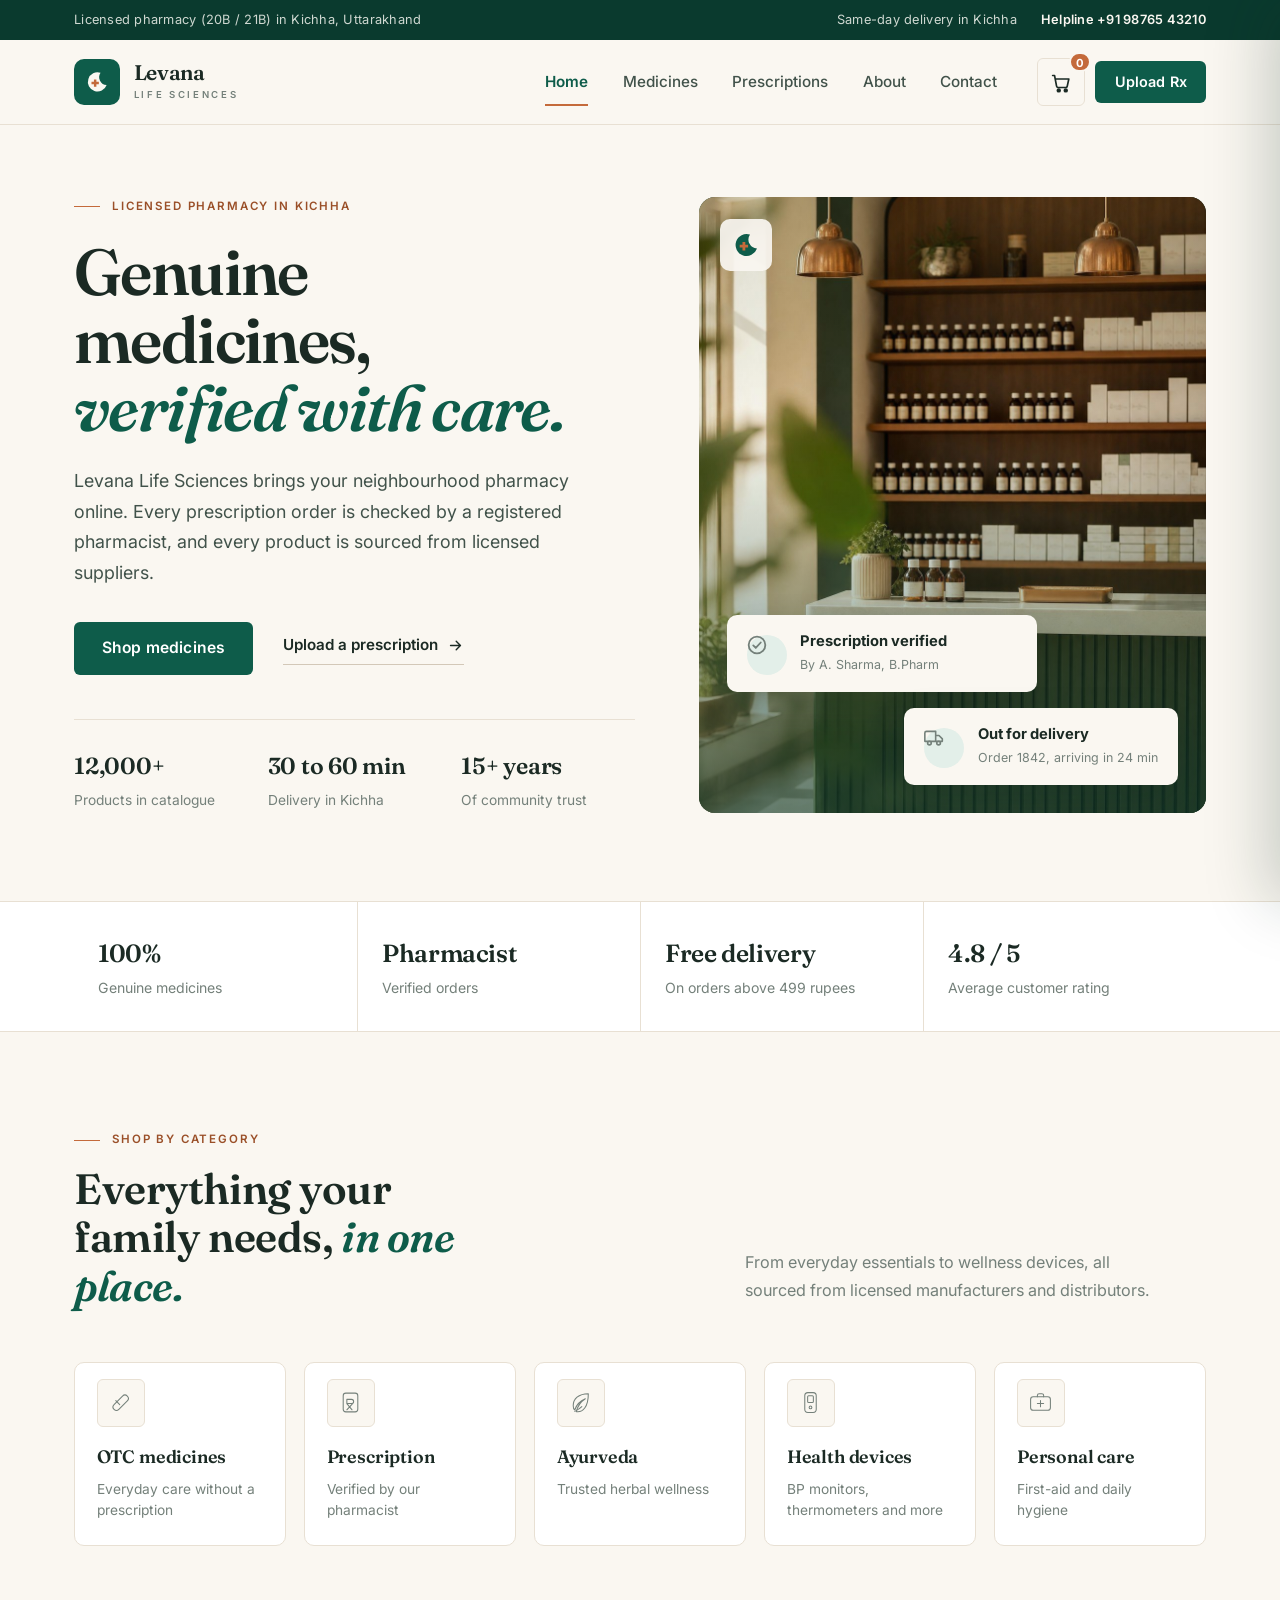
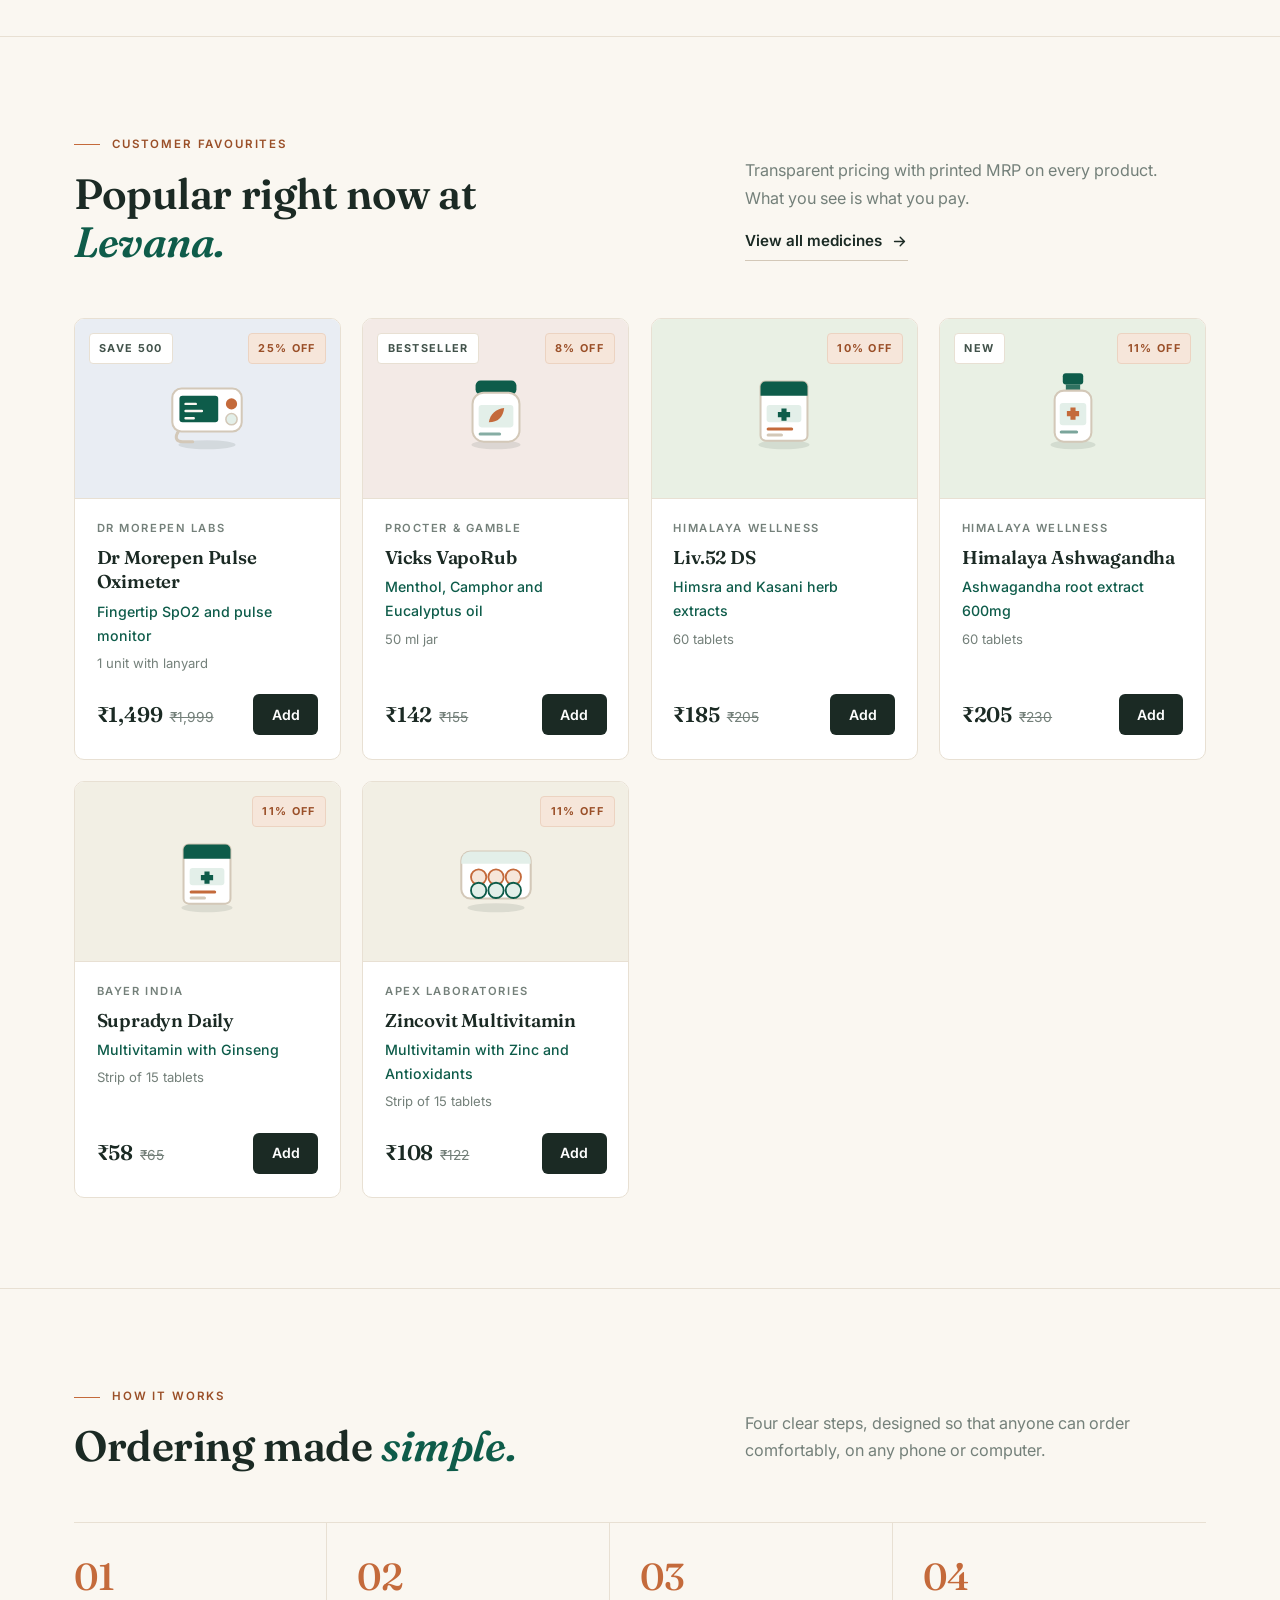
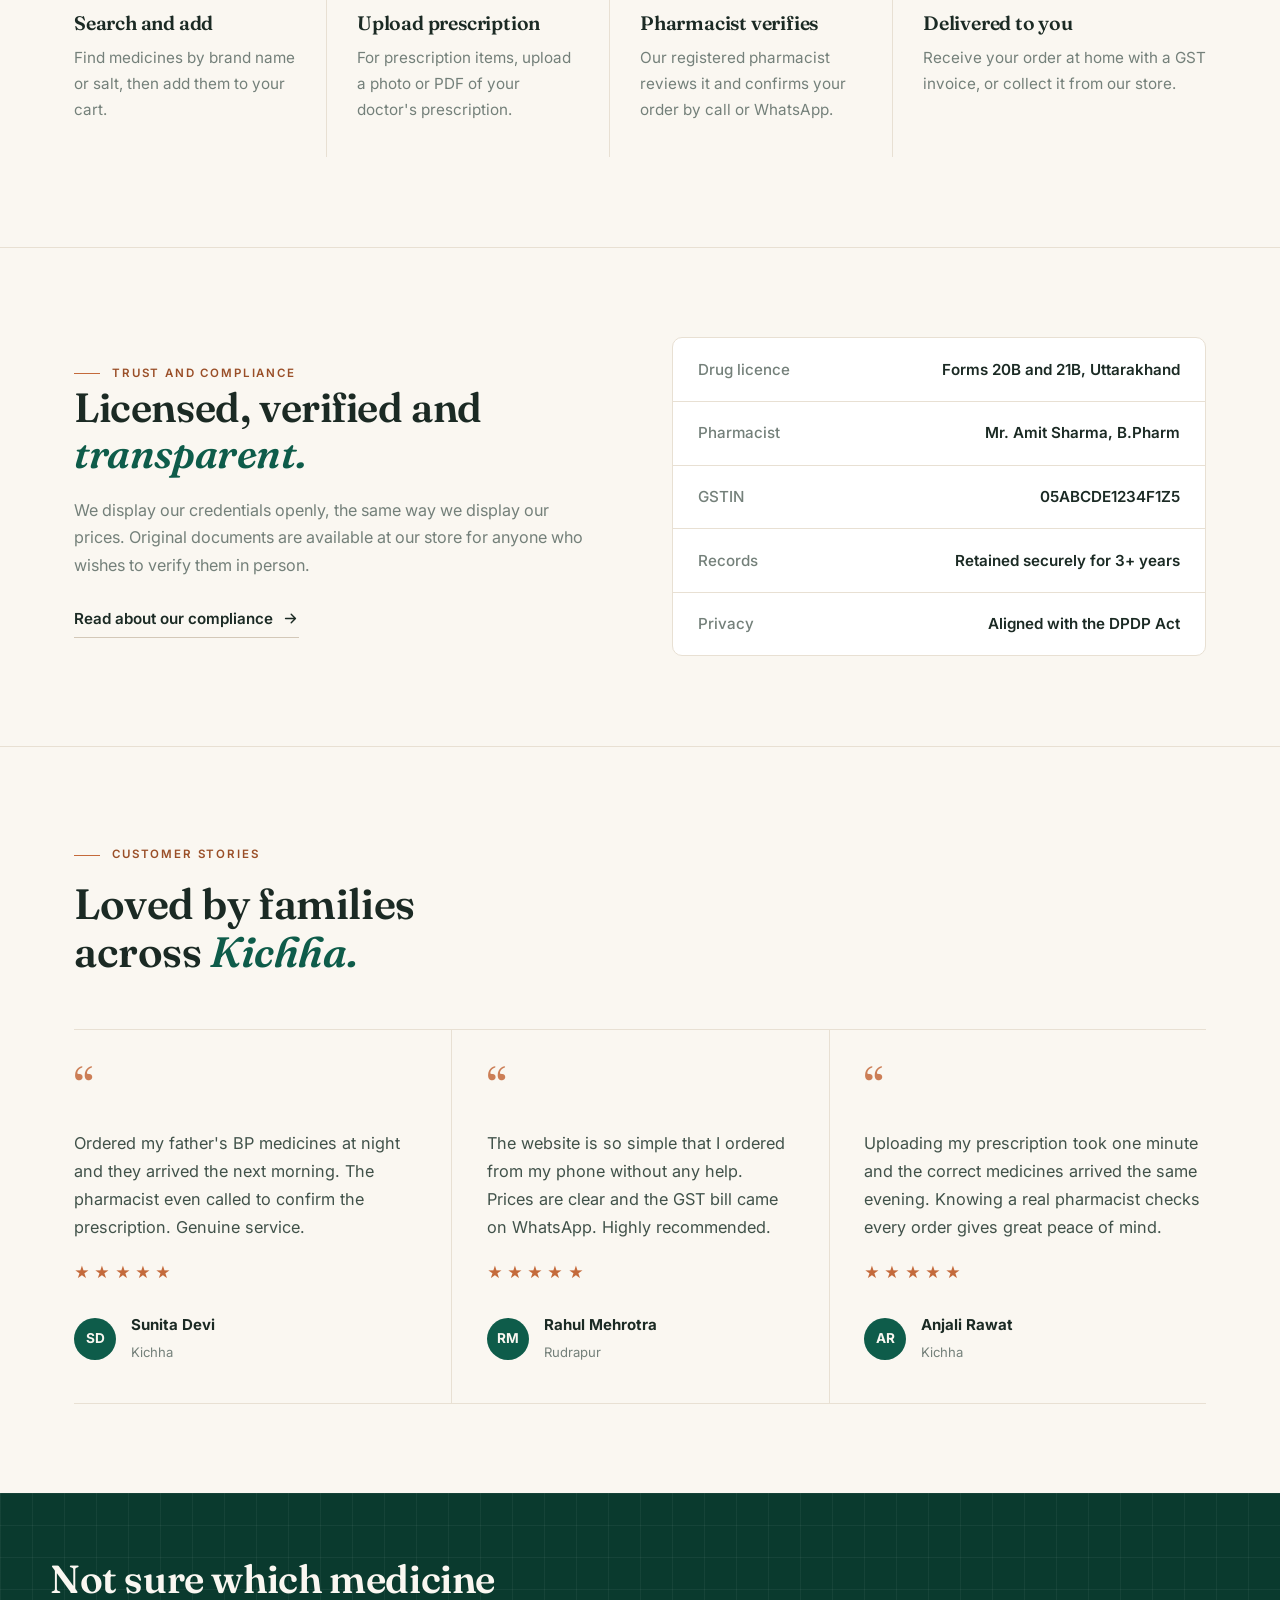
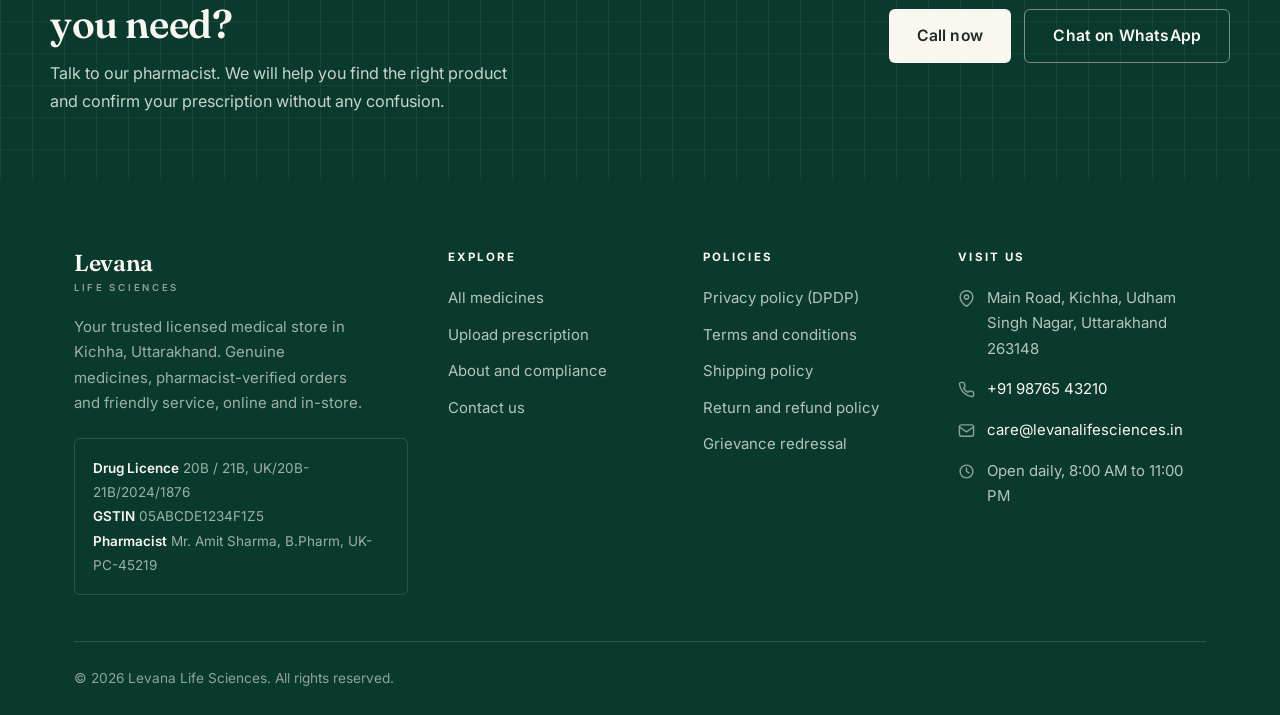
==== site-src/original/index.html @ c4e9f348 "levana life sciences website" ====
<!DOCTYPE html>
<html lang="en">
<head>
<meta charset="UTF-8">
<meta name="viewport" content="width=device-width, initial-scale=1.0">
<title>Levana Life Sciences | Licensed Medical Store in Kichha, Uttarakhand</title>
<meta name="description" content="Levana Life Sciences is a licensed medical store in Kichha, Uttarakhand. Order genuine medicines, health devices and wellness products with pharmacist verification and fast local delivery.">
<meta property="og:type" content="website">
<meta property="og:site_name" content="Levana Life Sciences">
<meta property="og:title" content="Levana Life Sciences | Licensed Medical Store in Kichha, Uttarakhand">
<meta property="og:description" content="Levana Life Sciences is a licensed medical store in Kichha, Uttarakhand. Order genuine medicines, health devices and wellness products with pharmacist verification and fast local delivery.">
<meta name="theme-color" content="#0e5c4a">
<link rel="icon" href="data:image/svg+xml,%3Csvg xmlns='http://www.w3.org/2000/svg' viewBox='0 0 32 32'%3E%3Crect width='32' height='32' rx='8' fill='%230e5c4a'/%3E%3Cpath d='M20 5.5a11 11 0 1 0 7 14A9 9 0 0 1 20 5.5z' fill='%23faf7f1'/%3E%3Cpath d='M12.5 13h2.8v2.8h2.8v2.8h-2.8v2.8h-2.8v-2.8H9.7v-2.8h2.8z' fill='%23c46a3b'/%3E%3C/svg%3E">
<link rel="preconnect" href="https://fonts.googleapis.com"><link rel="preconnect" href="https://fonts.gstatic.com" crossorigin><link href="https://fonts.googleapis.com/css2?family=Fraunces:ital,opsz,wght@0,9..144,500;0,9..144,600;0,9..144,700;1,9..144,500;1,9..144,600&family=Inter:wght@400;500;600;700&display=swap" rel="stylesheet">
<style>
:root {
  --ink: #1b2a24;
  --ink-soft: #41524a;
  --muted: #74807a;
  --brand: #0e5c4a;
  --brand-deep: #0a3a2e;
  --accent: #c46a3b;
  --accent-dark: #9a4f28;
  --accent-soft: #f6e6da;
  --paper: #faf7f1;
  --surface: #ffffff;
  --line: #e8e0d3;
  --line-strong: #d3c8b8;
  --rx: #b23a48;
  --font-display: "Fraunces", Georgia, "Times New Roman", serif;
  --font-body: "Inter", system-ui, -apple-system, "Segoe UI", Roboto, Arial, sans-serif;
  --r-s: 6px;
  --r-m: 10px;
  --r-l: 16px;
  --shadow-float: 0 18px 40px rgba(15, 40, 32, 0.18);
  --shadow-drawer: -24px 0 60px rgba(15, 40, 32, 0.22);
}

*,
*::before,
*::after {
  box-sizing: border-box;
  margin: 0;
  padding: 0;
}

html {
  scroll-behavior: smooth;
  scroll-padding-top: 110px;
  -webkit-text-size-adjust: 100%;
  overflow-x: clip; /* FIX-OVERFLOW: no horizontal page scroll */
}

body {
  font-family: var(--font-body);
  font-size: 1.0125rem;
  line-height: 1.7;
  color: var(--ink-soft);
  background: var(--paper);
  overflow-x: clip; /* FIX-OVERFLOW: wide children cannot scroll the viewport sideways */
}

body.no-scroll {
  overflow: hidden;
}

/* FIX-MEDIA: images and icons scale inside their containers without distortion */
img,
svg {
  display: block;
  max-width: 100%;
  height: auto;
}

a {
  color: var(--brand);
  text-decoration: none;
}

a:hover {
  text-decoration: underline;
  text-underline-offset: 3px;
}

button {
  font: inherit;
  color: inherit;
  background: none;
  border: 0;
  cursor: pointer;
}

input,
select,
textarea {
  font: inherit;
  color: inherit;
}

ul {
  list-style: none;
}

h1,
h2,
h3,
h4 {
  font-family: var(--font-display);
  color: var(--ink);
  line-height: 1.14;
  font-weight: 600;
  letter-spacing: -0.01em;
}

:focus-visible {
  outline: 2.5px solid var(--accent);
  outline-offset: 3px;
}

::selection {
  background: var(--accent-soft);
  color: var(--ink);
}

/* FIX-LAYOUT: fluid container in flexible units, no fixed pixel widths */
.container {
  width: 100%;
  max-width: 73.75rem;
  margin-inline: auto;
  padding-inline: clamp(1.125rem, 4vw, 1.5rem);
}

.skip-link {
  position: absolute;
  top: -64px;
  left: 1.25rem;
  z-index: 300;
  background: var(--ink);
  color: #fff;
  padding: 0.8rem 1.35rem;
  border-radius: 0 0 var(--r-s) var(--r-s);
  transition: top 0.2s;
}

.skip-link:focus {
  top: 0;
  text-decoration: none;
}

.label {
  display: inline-flex;
  align-items: center;
  gap: 0.75rem;
  font-family: var(--font-body);
  font-size: 0.72rem;
  font-weight: 600;
  letter-spacing: 0.16em;
  text-transform: uppercase;
  color: var(--accent-dark);
}

.label::before {
  content: "";
  width: 26px;
  height: 1px;
  background: var(--accent);
}

.section {
  padding: clamp(3.25rem, 7vw, 5.75rem) 0;
}

.section--flush {
  border-top: 1px solid var(--line);
}

.sec-head {
  display: grid;
  grid-template-columns: minmax(0, 1.15fr) minmax(0, 0.85fr);
  gap: 1.5rem 3rem;
  align-items: end;
  margin-bottom: clamp(2.15rem, 5vw, 3.25rem);
}

.sec-head h2 {
  margin-top: 0.95rem;
  font-size: clamp(1.85rem, 3.6vw, 2.65rem);
  max-width: 16ch;
}

.sec-head h2 em,
.hero h1 em,
.page-head h1 em,
.split h2 em {
  font-style: italic;
  color: var(--brand);
}

.sec-head__side {
  color: var(--muted);
  padding-bottom: 0.35rem;
}

.sec-head__side p {
  max-width: 42ch;
}

.sec-head__side .link-arrow {
  margin-top: 1rem;
}

.link-arrow {
  display: inline-flex;
  align-items: center;
  gap: 0.55rem;
  font-weight: 600;
  font-size: 0.95rem;
  color: var(--ink);
  border-bottom: 1.5px solid var(--line-strong);
  padding-bottom: 0.35rem;
  transition: border-color 0.2s, color 0.2s, gap 0.2s;
}

.link-arrow:hover {
  text-decoration: none;
  color: var(--brand);
  border-color: var(--brand);
  gap: 0.85rem;
}

.link-arrow svg {
  width: 17px;
  height: 17px;
  flex-shrink: 0;
}

.btn {
  display: inline-flex;
  align-items: center;
  justify-content: center;
  gap: 0.6rem;
  min-height: 52px;
  padding: 0.8rem 1.75rem;
  border-radius: var(--r-s);
  font-weight: 600;
  font-size: 0.98rem;
  letter-spacing: 0.01em;
  transition: background 0.2s, color 0.2s, border-color 0.2s, transform 0.15s;
  white-space: nowrap;
}

.btn:hover {
  text-decoration: none;
  transform: translateY(-1px);
}

.btn:active {
  transform: translateY(0);
}

.btn--primary {
  background: var(--brand);
  color: #fff;
}

.btn--primary:hover {
  background: var(--brand-deep);
}

.btn--primary:disabled {
  background: var(--line-strong);
  color: var(--muted);
  cursor: not-allowed;
  transform: none;
}

.btn--ghost {
  border: 1.5px solid var(--line-strong);
  color: var(--ink);
  background: transparent;
}

.btn--ghost:hover {
  border-color: var(--brand);
  color: var(--brand);
}

.btn--light {
  background: var(--paper);
  color: var(--ink);
}

.btn--light:hover {
  background: #fff;
}

.btn--outline-light {
  border: 1.5px solid rgba(250, 247, 241, 0.45);
  color: var(--paper);
}

.btn--outline-light:hover {
  border-color: var(--paper);
  background: rgba(250, 247, 241, 0.1);
}

.btn--sm {
  min-height: 42px;
  padding: 0.55rem 1.2rem;
  font-size: 0.9rem;
}

.btn--block {
  width: 100%;
}

.icon-btn {
  position: relative;
  width: 48px;
  height: 48px;
  display: grid;
  place-items: center;
  border: 1px solid var(--line);
  border-radius: var(--r-s);
  color: var(--ink);
  background: transparent;
  transition: border-color 0.2s, background 0.2s;
}

.icon-btn:hover {
  border-color: var(--brand);
  background: var(--surface);
  text-decoration: none;
}

.icon-btn svg {
  width: 21px;
  height: 21px;
}

.announce {
  background: var(--brand-deep);
  color: #cfd8d1;
  font-size: 0.8rem;
  letter-spacing: 0.02em;
}

.announce .container {
  display: flex;
  align-items: center;
  justify-content: space-between;
  gap: 1rem;
  min-height: 40px;
  padding-block: 0.45rem;
}

.announce a {
  color: var(--paper);
  font-weight: 600;
}

.announce__right {
  display: flex;
  gap: 1.5rem;
}

.site-header {
  position: sticky;
  top: 0;
  z-index: 120;
  background: rgba(250, 247, 241, 0.94);
  backdrop-filter: blur(14px);
  border-bottom: 1px solid var(--line);
}

.header-inner {
  display: flex;
  align-items: center;
  gap: 2.5rem;
  min-height: 84px;
}

.brand {
  display: inline-flex;
  align-items: center;
  gap: 0.85rem;
  color: var(--ink);
  flex-shrink: 0;
}

.brand:hover {
  text-decoration: none;
}

.brand__mark {
  width: 46px;
  height: 46px;
  border-radius: var(--r-m);
  background: var(--brand);
  color: var(--paper);
  display: grid;
  place-items: center;
  flex-shrink: 0;
}

.brand__mark svg {
  width: 28px;
  height: 28px;
}

.brand__name {
  display: block;
  white-space: nowrap; /* FIX-NAV: brand text stays on one line */
  font-family: var(--font-display);
  font-size: 1.32rem;
  font-weight: 600;
  letter-spacing: -0.015em;
  line-height: 1.05;
}

.brand__sub {
  display: block;
  margin-top: 0.28rem;
  font-size: 0.6rem;
  font-weight: 600;
  letter-spacing: 0.28em;
  text-transform: uppercase;
  color: var(--muted);
}

.site-nav {
  margin-left: auto;
}

.site-nav ul {
  display: flex;
  align-items: center;
  gap: 2.15rem;
}

.site-nav a {
  position: relative;
  display: block;
  padding: 0.55rem 0;
  font-size: 0.955rem;
  font-weight: 500;
  color: var(--ink-soft);
}

.site-nav a:hover {
  color: var(--ink);
  text-decoration: none;
}

.site-nav a.is-active {
  color: var(--brand);
  font-weight: 600;
}

.site-nav a.is-active::after {
  content: "";
  position: absolute;
  left: 0;
  right: 0;
  bottom: -0.15rem;
  height: 2px;
  background: var(--accent);
}

.header-actions {
  display: flex;
  align-items: center;
  gap: 0.65rem;
  flex-shrink: 0;
}

.nav-toggle {
  display: none;
  width: 48px;
  height: 48px;
  border: 1px solid var(--line);
  border-radius: var(--r-s);
  place-items: center;
}

.nav-toggle span {
  position: relative;
  display: block;
  width: 20px;
  height: 2px;
  background: var(--ink);
  border-radius: 2px;
  transition: background 0.2s;
}

.nav-toggle span::before,
.nav-toggle span::after {
  content: "";
  position: absolute;
  left: 0;
  width: 20px;
  height: 2px;
  background: var(--ink);
  border-radius: 2px;
  transition: top 0.25s, transform 0.25s;
}

.nav-toggle span::before {
  top: -7px;
}

.nav-toggle span::after {
  top: 7px;
}

.nav-toggle.is-open span {
  background: transparent;
}

.nav-toggle.is-open span::before {
  top: 0;
  transform: rotate(45deg);
}

.nav-toggle.is-open span::after {
  top: 0;
  transform: rotate(-45deg);
}

.cart-count {
  position: absolute;
  top: -7px;
  right: -7px;
  min-width: 20px;
  height: 20px;
  padding: 0 5px;
  display: grid;
  place-items: center;
  background: var(--accent);
  color: #fff;
  font-size: 0.7rem;
  font-weight: 700;
  border-radius: 20px;
  border: 2px solid var(--paper);
}

.hero {
  padding: clamp(2.75rem, 6vw, 4.5rem) 0 clamp(3.25rem, 7vw, 5.5rem);
}

.hero__inner {
  display: grid;
  grid-template-columns: minmax(0, 1.05fr) minmax(0, 0.95fr);
  gap: clamp(2.25rem, 5vw, 4.25rem);
  align-items: stretch;
}

.hero__copy {
  display: flex;
  flex-direction: column;
  justify-content: center;
}

.hero h1 {
  margin-top: 1.35rem;
  font-size: clamp(2.55rem, 5.6vw, 4.05rem);
  letter-spacing: -0.025em;
  line-height: 1.05;
  max-width: 12ch;
}

.hero__lead {
  margin-top: 1.5rem;
  font-size: 1.12rem;
  color: var(--ink-soft);
  max-width: 46ch;
}

.hero__actions {
  display: flex;
  flex-wrap: wrap;
  align-items: center;
  gap: 1.15rem 1.85rem;
  margin-top: 2.15rem;
}

.hero__facts {
  display: grid;
  grid-template-columns: repeat(3, minmax(0, 1fr));
  gap: 1.25rem;
  margin-top: 2.75rem;
  border-top: 1px solid var(--line);
  padding-top: 1.65rem;
}

.hero-fact strong {
  display: block;
  font-family: var(--font-display);
  font-size: 1.45rem;
  font-weight: 600;
  color: var(--ink);
  letter-spacing: -0.01em;
}

.hero-fact span {
  font-size: 0.86rem;
  color: var(--muted);
}

.hero-panel {
  position: relative;
  display: flex;
  flex-direction: column;
  justify-content: flex-end;
  gap: 1rem;
  background: var(--brand-deep);
  border-radius: var(--r-l);
  min-height: 480px;
  padding: 1.75rem;
  overflow: hidden;
  background-image:
    linear-gradient(rgba(250, 247, 241, 0.05) 1px, transparent 1px),
    linear-gradient(90deg, rgba(250, 247, 241, 0.05) 1px, transparent 1px);
  background-size: 32px 32px;
}

.hero-panel__img {
  position: absolute;
  inset: 0;
  width: 100%;
  height: 100%;
  object-fit: cover;
}

.hero-panel__veil {
  position: absolute;
  inset: 0;
  background: linear-gradient(180deg, rgba(10, 58, 46, 0.12) 0%, rgba(10, 58, 46, 0.02) 38%, rgba(10, 58, 46, 0.62) 100%);
}

.hero-panel__badge {
  position: absolute;
  top: 1.35rem;
  left: 1.35rem;
  width: 52px;
  height: 52px;
  border-radius: var(--r-m);
  background: rgba(250, 247, 241, 0.92);
  color: var(--brand);
  display: grid;
  place-items: center;
  z-index: 1;
}

.hero-panel__badge svg {
  width: 32px;
  height: 32px;
}

.media-frame {
  border-radius: var(--r-l);
  overflow: hidden;
  border: 1px solid var(--line);
  aspect-ratio: 4 / 3;
  background: #eef3ef;
}

.media-frame img {
  width: 100%;
  height: 100%;
  object-fit: cover;
  display: block;
}

.media-frame--wide {
  aspect-ratio: 16 / 8;
  margin-bottom: 1.35rem;
}

.status-card {
  position: relative;
  z-index: 1;
  display: flex;
  align-items: center;
  gap: 0.85rem;
  background: var(--paper);
  border-radius: var(--r-m);
  padding: 1.05rem 1.25rem;
  box-shadow: var(--shadow-float);
  max-width: 310px;
}

.status-card--right {
  margin-left: auto;
}

.status-card__icon {
  width: 40px;
  height: 40px;
  border-radius: 50%;
  background: #e3efe9;
  color: var(--brand);
  display: grid;
  place-items: center;
  flex-shrink: 0;
}

.status-card__icon svg {
  width: 20px;
  height: 20px;
}

.status-card strong {
  display: block;
  color: var(--ink);
  font-size: 0.92rem;
  line-height: 1.35;
}

.status-card span {
  display: block;
  margin-top: 0.15rem;
  font-size: 0.78rem;
  color: var(--muted);
}

.factbar {
  border-top: 1px solid var(--line);
  border-bottom: 1px solid var(--line);
  background: var(--surface);
}

.factbar .container {
  display: grid;
  grid-template-columns: repeat(4, minmax(0, 1fr));
}

.factbar__item {
  padding: 1.85rem 1.5rem;
  border-left: 1px solid var(--line);
}

.factbar__item:first-child {
  border-left: 0;
}

.factbar__item strong {
  display: block;
  font-family: var(--font-display);
  font-size: 1.55rem;
  font-weight: 600;
  color: var(--ink);
  letter-spacing: -0.015em;
}

.factbar__item span {
  font-size: 0.88rem;
  color: var(--muted);
}

.cat-grid {
  display: grid;
  grid-template-columns: repeat(5, minmax(0, 1fr));
  gap: 1.15rem;
}

.cat-card {
  display: flex;
  flex-direction: column;
  gap: 0.95rem;
  background: var(--surface);
  border: 1px solid var(--line);
  border-radius: var(--r-m);
  padding: 1.55rem 1.35rem;
  color: var(--ink);
  transition: border-color 0.2s, transform 0.2s;
}

.cat-card:hover {
  text-decoration: none;
  border-color: var(--brand);
  transform: translateY(-3px);
}

.cat-card__icon {
  width: 48px;
  height: 48px;
  border: 1px solid var(--line);
  border-radius: var(--r-s);
  display: grid;
  place-items: center;
  color: var(--brand);
  background: var(--paper);
}

.cat-card__icon svg {
  width: 25px;
  height: 25px;
}

.cat-card strong {
  font-family: var(--font-display);
  font-size: 1.12rem;
  font-weight: 600;
  letter-spacing: -0.01em;
}

.cat-card span {
  font-size: 0.86rem;
  color: var(--muted);
  line-height: 1.5;
  margin-top: -0.55rem;
}

.product-grid {
  display: grid;
  /* FIX-LAYOUT: min() keeps each track inside very narrow screens */
  grid-template-columns: repeat(auto-fill, minmax(min(258px, 100%), 1fr));
  gap: 1.35rem;
}

.product-card {
  display: flex;
  flex-direction: column;
  background: var(--surface);
  border: 1px solid var(--line);
  border-radius: var(--r-m);
  overflow: hidden;
  transition: border-color 0.2s, transform 0.2s;
}

.product-card:hover {
  border-color: var(--brand);
  transform: translateY(-3px);
}

.product-card__media {
  position: relative;
  aspect-ratio: 5 / 3.4;
  display: grid;
  place-items: center;
  border-bottom: 1px solid var(--line);
}

.tint-pain {
  background: #eaf1ee;
}

.tint-digestive {
  background: #f3ede3;
}

.tint-vitamins {
  background: #f2efe4;
}

.tint-ayurveda {
  background: #e9f0e4;
}

.tint-devices {
  background: #e9edf3;
}

.tint-personal {
  background: #f3eae6;
}

.product-card__icon {
  width: 98px;
  height: 98px;
  color: var(--brand);
}

.product-card__icon svg {
  width: 100%;
  height: 100%;
}

.pill-tag {
  position: absolute;
  top: 0.85rem;
  font-size: 0.68rem;
  font-weight: 700;
  letter-spacing: 0.12em;
  text-transform: uppercase;
  padding: 0.32rem 0.6rem;
  border-radius: 4px;
  background: var(--surface);
  border: 1px solid var(--line);
  color: var(--ink-soft);
}

.pill-tag--left {
  left: 0.85rem;
}

.pill-tag--right {
  right: 0.85rem;
}

.pill-tag--rx {
  color: var(--rx);
  border-color: #e5c4c8;
  background: #fbf2f3;
}

.pill-tag--off {
  color: var(--accent-dark);
  border-color: #ecd3c1;
  background: var(--accent-soft);
}

.product-card__body {
  display: flex;
  flex-direction: column;
  flex: 1;
  padding: 1.25rem 1.35rem 1.45rem;
}

.product-card__company {
  font-size: 0.7rem;
  font-weight: 600;
  letter-spacing: 0.14em;
  text-transform: uppercase;
  color: var(--muted);
}

.product-card__name {
  margin-top: 0.45rem;
  font-family: var(--font-display);
  font-size: 1.16rem;
  font-weight: 600;
  color: var(--ink);
  letter-spacing: -0.01em;
  line-height: 1.3;
}

.product-card__salt {
  margin-top: 0.35rem;
  font-size: 0.885rem;
  color: var(--brand);
  font-weight: 500;
}

.product-card__pack {
  margin-top: 0.25rem;
  font-size: 0.82rem;
  color: var(--muted);
}

.rx-mark {
  color: var(--rx);
  font-weight: 600;
}

.product-card__foot {
  margin-top: auto;
  padding-top: 1.25rem;
  display: flex;
  align-items: center;
  justify-content: space-between;
  gap: 0.85rem;
}

.price strong {
  font-family: var(--font-display);
  font-size: 1.32rem;
  font-weight: 600;
  color: var(--ink);
  letter-spacing: -0.01em;
}

.price s {
  margin-left: 0.45rem;
  font-size: 0.86rem;
  color: var(--muted);
}

.btn-add {
  min-height: 40px;
  padding: 0.55rem 1.15rem;
  border-radius: var(--r-s);
  background: var(--ink);
  color: #fff;
  font-size: 0.88rem;
  font-weight: 600;
  transition: background 0.2s;
}

.btn-add:hover {
  background: var(--brand);
}

.btn-add:disabled {
  background: var(--line-strong);
  color: var(--surface);
  cursor: default;
}

.steps-row {
  display: grid;
  grid-template-columns: repeat(4, minmax(0, 1fr));
  border-top: 1px solid var(--line);
}

.step-item {
  padding: 2.15rem 1.85rem 2.15rem 0;
  border-right: 1px solid var(--line);
  padding-right: 1.85rem;
  margin-right: 1.85rem;
}

.step-item:last-child {
  border-right: 0;
  margin-right: 0;
  padding-right: 0;
}

.step-item__num {
  font-family: var(--font-display);
  font-size: 2.35rem;
  font-weight: 500;
  color: var(--accent);
  letter-spacing: -0.02em;
  line-height: 1;
}

.step-item h3 {
  margin-top: 1.05rem;
  font-size: 1.22rem;
}

.step-item p {
  margin-top: 0.65rem;
  font-size: 0.955rem;
  color: var(--muted);
}

.split {
  display: grid;
  grid-template-columns: minmax(0, 1fr) minmax(0, 1fr);
  gap: clamp(2.25rem, 5vw, 4.5rem);
  align-items: center;
}

.split h2 {
  font-size: clamp(1.85rem, 3.4vw, 2.55rem);
  max-width: 17ch;
}

.split > div > p {
  margin-top: 1.25rem;
  color: var(--muted);
  max-width: 52ch;
}

.split .link-arrow {
  margin-top: 1.65rem;
}

.story-specs {
  margin-top: clamp(2rem, 4vw, 2.75rem);
}

.spec-rows {
  background: var(--surface);
  border: 1px solid var(--line);
  border-radius: var(--r-m);
  overflow: hidden;
}

.spec-row {
  display: flex;
  justify-content: space-between;
  gap: 1.25rem;
  padding: 1.15rem 1.55rem;
  border-bottom: 1px solid var(--line);
  font-size: 0.95rem;
}

.spec-row:last-child {
  border-bottom: 0;
}

.spec-row dt {
  color: var(--muted);
  font-weight: 500;
}

.spec-row dd {
  color: var(--ink);
  font-weight: 600;
  text-align: right;
}

.quotes {
  display: grid;
  grid-template-columns: repeat(3, minmax(0, 1fr));
  border-top: 1px solid var(--line);
  border-bottom: 1px solid var(--line);
}

.quote {
  padding: 2.35rem 2.15rem;
  border-left: 1px solid var(--line);
}

.quote:first-child {
  border-left: 0;
  padding-left: 0;
}

.quote:last-child {
  padding-right: 0;
}

.quote__mark {
  font-family: var(--font-display);
  font-size: 3.25rem;
  line-height: 0.8;
  color: var(--accent);
  opacity: 0.85;
}

.quote__stars {
  margin-top: 1.15rem;
  color: var(--accent);
  font-size: 0.95rem;
  letter-spacing: 0.28em;
}

.quote p {
  margin-top: 1.35rem;
  color: var(--ink-soft);
  font-size: 1.02rem;
}

.quote footer {
  margin-top: 1.65rem;
  display: flex;
  align-items: center;
  gap: 0.95rem;
}

.quote__avatar {
  width: 42px;
  height: 42px;
  border-radius: 50%;
  background: var(--brand);
  color: var(--paper);
  display: grid;
  place-items: center;
  font-size: 0.85rem;
  font-weight: 700;
  flex-shrink: 0;
}

.quote__who strong {
  display: block;
  color: var(--ink);
  font-size: 0.94rem;
}

.quote__who span {
  font-size: 0.82rem;
  color: var(--muted);
}

.cta-band {
  background: var(--brand-deep);
  color: #c9d4cd;
  background-image:
    linear-gradient(rgba(250, 247, 241, 0.05) 1px, transparent 1px),
    linear-gradient(90deg, rgba(250, 247, 241, 0.05) 1px, transparent 1px);
  background-size: 32px 32px;
}

.cta-band .container {
  display: flex;
  flex-wrap: wrap;
  align-items: center;
  justify-content: space-between;
  gap: 1.75rem;
  padding: clamp(2.75rem, 5.5vw, 4rem) 0;
}

.cta-band h2 {
  color: var(--paper);
  font-size: clamp(1.75rem, 3.4vw, 2.45rem);
  max-width: 18ch;
}

.cta-band p {
  margin-top: 0.85rem;
  max-width: 48ch;
}

.cta-band__actions {
  display: flex;
  flex-wrap: wrap;
  gap: 0.85rem;
}

.page-head {
  padding: clamp(2.5rem, 5.5vw, 4rem) 0 clamp(2.15rem, 4.5vw, 3.15rem);
  border-bottom: 1px solid var(--line);
  background: var(--surface);
}

.page-head .label {
  margin-bottom: 1.15rem;
}

.page-head h1 {
  font-size: clamp(2.25rem, 5vw, 3.45rem);
  letter-spacing: -0.025em;
  max-width: 16ch;
}

.page-head__lead {
  margin-top: 1.25rem;
  max-width: 58ch;
  color: var(--muted);
  font-size: 1.08rem;
}

.searchbar {
  display: flex;
  max-width: 620px;
  margin-top: 2rem;
  border: 1.5px solid var(--line-strong);
  border-radius: var(--r-s);
  background: var(--paper);
  overflow: hidden;
  transition: border-color 0.2s;
}

.searchbar:focus-within {
  border-color: var(--brand);
}

.searchbar input {
  flex: 1;
  min-width: 0;
  height: 58px;
  padding: 0 1.25rem;
  border: 0;
  background: transparent;
  font-size: 1.02rem;
}

.searchbar input:focus {
  outline: none;
}

.searchbar button {
  padding: 0 1.75rem;
  background: var(--brand);
  color: #fff;
  font-weight: 600;
  transition: background 0.2s;
}

.searchbar button:hover {
  background: var(--brand-deep);
}

.toolbar {
  display: flex;
  flex-wrap: wrap;
  align-items: center;
  justify-content: space-between;
  gap: 1.15rem;
  margin: 2rem 0 1.65rem;
}

.chips {
  display: flex;
  flex-wrap: wrap;
  gap: 0.55rem;
}

.chip {
  padding: 0.58rem 1.15rem;
  border: 1px solid var(--line-strong);
  border-radius: var(--r-s);
  background: var(--surface);
  font-size: 0.9rem;
  font-weight: 500;
  color: var(--ink-soft);
  transition: all 0.18s;
}

.chip:hover {
  border-color: var(--brand);
  color: var(--brand);
}

.chip.is-active {
  background: var(--ink);
  border-color: var(--ink);
  color: var(--paper);
}

.sortbox {
  display: flex;
  align-items: center;
  gap: 0.75rem;
  font-size: 0.92rem;
  font-weight: 500;
  color: var(--muted);
}

.sortbox select {
  height: 46px;
  max-width: 100%; /* FIX-OVERFLOW: sort select shrinks on small screens */
  min-width: 0;
  padding: 0 2.35rem 0 1rem;
  border: 1px solid var(--line-strong);
  border-radius: var(--r-s);
  background: var(--surface)
    url("data:image/svg+xml,%3Csvg xmlns='http://www.w3.org/2000/svg' width='16' height='16' viewBox='0 0 24 24' fill='none' stroke='%2374807a' stroke-width='2.4' stroke-linecap='round'%3E%3Cpath d='M6 9l6 6 6-6'/%3E%3C/svg%3E")
    no-repeat right 0.95rem center;
  font-weight: 500;
  color: var(--ink);
  appearance: none;
}

.result-line {
  font-size: 0.92rem;
  color: var(--muted);
  margin-bottom: 1.35rem;
}

.empty-state {
  text-align: center;
  padding: 4rem 1.25rem;
  border: 1px dashed var(--line-strong);
  border-radius: var(--r-m);
  background: var(--surface);
}

.empty-state strong {
  display: block;
  font-family: var(--font-display);
  font-size: 1.35rem;
  color: var(--ink);
  margin-bottom: 0.5rem;
}

.info-strip {
  margin-top: 2.5rem;
  display: grid;
  /* FIX-LAYOUT: auto-fit grid flexes between 4, 3, 2 and 1 columns */
  grid-template-columns: repeat(auto-fit, minmax(min(230px, 100%), 1fr));
  gap: 1.15rem;
}

.info-strip__item {
  background: var(--surface);
  border: 1px solid var(--line);
  border-radius: var(--r-m);
  padding: 1.55rem 1.5rem;
}

.info-strip__item strong {
  display: block;
  font-family: var(--font-display);
  color: var(--ink);
  font-size: 1.08rem;
  margin-bottom: 0.45rem;
}

.info-strip__item p {
  font-size: 0.92rem;
  color: var(--muted);
}

.rx-layout {
  display: grid;
  grid-template-columns: minmax(0, 1.05fr) minmax(0, 0.95fr);
  gap: clamp(1.85rem, 4vw, 3.5rem);
  align-items: start;
}

.rx-panel {
  background: var(--surface);
  border: 1px solid var(--line);
  border-radius: var(--r-m);
  padding: clamp(1.65rem, 3.5vw, 2.35rem);
}

.rx-panel h2 {
  font-size: 1.55rem;
}

.rx-panel .lead {
  margin: 0.75rem 0 1.55rem;
  color: var(--muted);
}

.dropzone {
  border: 1.5px dashed var(--brand);
  border-radius: var(--r-m);
  background: var(--paper);
  padding: 2.65rem 1.5rem;
  text-align: center;
  cursor: pointer;
  transition: background 0.2s, border-color 0.2s;
}

.dropzone:hover,
.dropzone.is-drag {
  background: #eef3ef;
  border-color: var(--accent);
}

.dropzone svg {
  width: 46px;
  height: 46px;
  margin: 0 auto 1.05rem;
  color: var(--brand);
}

.dropzone strong {
  display: block;
  font-size: 1.08rem;
  color: var(--ink);
}

.dropzone p {
  margin-top: 0.4rem;
  font-size: 0.92rem;
  color: var(--muted);
}

.rx-file-list {
  margin: 1.15rem 0;
  display: grid;
  gap: 0.55rem;
}

.rx-file {
  display: flex;
  align-items: center;
  gap: 0.85rem;
  border: 1px solid var(--line);
  border-radius: var(--r-s);
  padding: 0.7rem 0.95rem;
  font-size: 0.9rem;
  background: var(--paper);
}

.rx-file__name {
  flex: 1;
  min-width: 0;
  font-weight: 600;
  color: var(--ink);
  overflow: hidden;
  text-overflow: ellipsis;
  white-space: nowrap;
}

.rx-file__size {
  color: var(--muted);
  font-size: 0.82rem;
}

.note {
  display: flex;
  gap: 0.75rem;
  align-items: flex-start;
  margin-top: 1.35rem;
  padding: 1.05rem 1.2rem;
  border: 1px solid var(--line);
  border-left: 3px solid var(--accent);
  border-radius: var(--r-s);
  background: var(--surface);
  font-size: 0.92rem;
  color: var(--ink-soft);
}

.note svg {
  width: 19px;
  height: 19px;
  flex-shrink: 0;
  margin-top: 3px;
  color: var(--accent-dark);
}

.rx-steps {
  display: grid;
  gap: 1.15rem;
}

.rx-step {
  display: flex;
  gap: 1.15rem;
  background: var(--surface);
  border: 1px solid var(--line);
  border-radius: var(--r-m);
  padding: 1.55rem;
}

.rx-step__num {
  width: 42px;
  height: 42px;
  flex-shrink: 0;
  border: 1px solid var(--line-strong);
  border-radius: var(--r-s);
  display: grid;
  place-items: center;
  font-family: var(--font-display);
  font-size: 1.15rem;
  color: var(--accent-dark);
}

.rx-step h3 {
  font-size: 1.12rem;
}

.rx-step p {
  margin-top: 0.45rem;
  font-size: 0.93rem;
  color: var(--muted);
}

.cred-grid {
  display: grid;
  grid-template-columns: repeat(3, minmax(0, 1fr));
  gap: 1.15rem;
}

.cred-card {
  background: var(--surface);
  border: 1px solid var(--line);
  border-radius: var(--r-m);
  padding: 1.85rem 1.65rem;
  display: flex;
  flex-direction: column;
}

.cred-card__icon {
  width: 48px;
  height: 48px;
  border: 1px solid var(--line);
  border-radius: var(--r-s);
  display: grid;
  place-items: center;
  color: var(--brand);
  background: var(--paper);
}

.cred-card__icon svg {
  width: 24px;
  height: 24px;
}

.cred-card h3 {
  margin-top: 1.15rem;
  font-size: 1.22rem;
}

.cred-card > p {
  margin-top: 0.55rem;
  font-size: 0.93rem;
  color: var(--muted);
  flex: 1;
}

.cred-card .value {
  display: block;
  margin: 1.15rem 0 1.35rem;
  padding: 0.95rem 1.05rem;
  background: var(--paper);
  border: 1px solid var(--line);
  border-radius: var(--r-s);
  font-size: 0.9rem;
  font-weight: 600;
  color: var(--ink);
  line-height: 1.65;
}

.prose h2 {
  font-size: clamp(1.65rem, 3vw, 2.15rem);
  margin-top: 0.35rem;
}

.prose p {
  margin-top: 1.05rem;
  color: var(--muted);
  max-width: 62ch;
}

.prose ul {
  margin-top: 1.25rem;
  display: grid;
  gap: 0.75rem;
}

.prose li {
  position: relative;
  padding-left: 1.55rem;
  color: var(--muted);
  max-width: 62ch;
}

.prose li::before {
  content: "";
  position: absolute;
  left: 0;
  top: 0.72em;
  width: 8px;
  height: 8px;
  border: 1.5px solid var(--accent);
  border-radius: 50%;
}

.contact-grid {
  display: grid;
  grid-template-columns: minmax(0, 0.95fr) minmax(0, 1.05fr);
  gap: clamp(1.85rem, 4vw, 3.5rem);
  align-items: start;
}

.contact-cards {
  display: grid;
  gap: 1.05rem;
}

.contact-card {
  display: flex;
  gap: 1.15rem;
  background: var(--surface);
  border: 1px solid var(--line);
  border-radius: var(--r-m);
  padding: 1.45rem 1.55rem;
}

.contact-card__icon {
  width: 44px;
  height: 44px;
  flex-shrink: 0;
  border: 1px solid var(--line);
  border-radius: var(--r-s);
  display: grid;
  place-items: center;
  color: var(--brand);
  background: var(--paper);
}

.contact-card__icon svg {
  width: 21px;
  height: 21px;
}

.contact-card strong {
  display: block;
  color: var(--ink);
  font-size: 1.02rem;
}

.contact-card p,
.contact-card a {
  margin-top: 0.25rem;
  font-size: 0.93rem;
  color: var(--muted);
}

.contact-card a:hover {
  color: var(--brand);
}

.form-box {
  background: var(--surface);
  border: 1px solid var(--line);
  border-radius: var(--r-m);
  padding: clamp(1.65rem, 3.5vw, 2.35rem);
}

.form-box h2 {
  font-size: 1.55rem;
}

.form-box .lead {
  margin: 0.65rem 0 1.75rem;
  color: var(--muted);
}

.form-grid {
  display: grid;
  grid-template-columns: minmax(0, 1fr) minmax(0, 1fr);
  gap: 1.15rem;
}

.field {
  display: grid;
  gap: 0.45rem;
}

.field--full {
  grid-column: 1 / -1;
}

.field label {
  font-size: 0.88rem;
  font-weight: 600;
  color: var(--ink);
}

.field input,
.field textarea {
  width: 100%;
  border: 1.5px solid var(--line-strong);
  border-radius: var(--r-s);
  background: var(--paper);
  padding: 0.85rem 1.05rem;
  font-size: 0.98rem;
  transition: border-color 0.2s;
}

.field input:focus,
.field textarea:focus {
  outline: none;
  border-color: var(--brand);
  background: var(--surface);
}

.field textarea {
  min-height: 130px;
  resize: vertical;
}

.map-card {
  margin-top: 1.15rem;
  background: var(--brand-deep);
  color: var(--paper);
  border-radius: var(--r-m);
  padding: 2.15rem;
  background-image:
    linear-gradient(rgba(250, 247, 241, 0.05) 1px, transparent 1px),
    linear-gradient(90deg, rgba(250, 247, 241, 0.05) 1px, transparent 1px);
  background-size: 26px 26px;
}

.map-card strong {
  display: block;
  font-family: var(--font-display);
  font-size: 1.22rem;
}

.map-card p {
  margin-top: 0.55rem;
  color: #c9d4cd;
  font-size: 0.95rem;
}

.map-card a {
  display: inline-block;
  margin-top: 1.15rem;
  color: var(--paper);
  font-weight: 600;
  border-bottom: 1.5px solid rgba(250, 247, 241, 0.4);
  padding-bottom: 0.25rem;
}

.map-card a:hover {
  text-decoration: none;
  border-color: var(--paper);
}

.faq {
  display: grid;
  gap: 0.75rem;
  max-width: 820px;
}

.faq details {
  background: var(--surface);
  border: 1px solid var(--line);
  border-radius: var(--r-m);
  overflow: hidden;
}

.faq summary {
  list-style: none;
  cursor: pointer;
  display: flex;
  justify-content: space-between;
  align-items: center;
  gap: 1.15rem;
  padding: 1.35rem 1.55rem;
  font-weight: 600;
  font-size: 1.02rem;
  color: var(--ink);
  min-height: 62px;
}

.faq summary::-webkit-details-marker {
  display: none;
}

.faq summary::after {
  content: "";
  width: 11px;
  height: 11px;
  flex-shrink: 0;
  border-right: 2px solid var(--brand);
  border-bottom: 2px solid var(--brand);
  transform: rotate(45deg) translateY(-2px);
  transition: transform 0.25s;
}

.faq details[open] summary::after {
  transform: rotate(225deg) translateY(-2px);
}

.faq__body {
  padding: 0 1.55rem 1.55rem;
  color: var(--muted);
  font-size: 0.97rem;
  max-width: 68ch;
}

.site-footer {
  background: var(--brand-deep);
  color: #b7c4bd;
  font-size: 0.935rem;
  padding: clamp(3rem, 6vw, 4.5rem) 0 0;
}

.footer-grid {
  display: grid;
  grid-template-columns: minmax(0, 1.55fr) minmax(0, 1fr) minmax(0, 1fr) minmax(0, 1.15fr);
  gap: 2.5rem;
  padding-bottom: 2.85rem;
}

.footer-brand .brand__name {
  color: var(--paper);
  font-size: 1.45rem;
}

.footer-brand .brand__sub {
  color: #8fa39a;
}

.footer-brand p {
  margin-top: 1.15rem;
  max-width: 32ch;
  color: #9db0a7;
}

.footer-legal {
  margin-top: 1.35rem;
  padding: 1.05rem 1.15rem;
  border: 1px solid rgba(250, 247, 241, 0.14);
  border-radius: var(--r-s);
  font-size: 0.845rem;
  line-height: 1.8;
  color: #9db0a7;
}

.footer-legal strong {
  color: var(--paper);
  font-weight: 600;
}

.site-footer h4 {
  color: var(--paper);
  font-family: var(--font-body);
  font-size: 0.72rem;
  font-weight: 700;
  letter-spacing: 0.18em;
  text-transform: uppercase;
  margin-bottom: 1.35rem;
}

.footer-links {
  display: grid;
  gap: 0.7rem;
}

.footer-links a {
  color: #b7c4bd;
}

.footer-links a:hover {
  color: #fff;
  text-decoration: none;
}

.footer-contact {
  display: grid;
  gap: 0.95rem;
}

.footer-contact li {
  display: flex;
  gap: 0.75rem;
  align-items: flex-start;
}

.footer-contact svg {
  width: 17px;
  height: 17px;
  flex-shrink: 0;
  margin-top: 4px;
  opacity: 0.75;
}

.footer-contact a {
  color: var(--paper);
}

.footer-bottom {
  border-top: 1px solid rgba(250, 247, 241, 0.14);
  padding: 1.55rem 0;
  display: flex;
  flex-wrap: wrap;
  align-items: center;
  justify-content: space-between;
  gap: 1rem;
  font-size: 0.855rem;
  color: #8fa39a;
}

.overlay {
  position: fixed;
  inset: 0;
  z-index: 200;
  background: rgba(15, 35, 28, 0.5);
  backdrop-filter: blur(3px);
}

.overlay[hidden] {
  display: none;
}

.cart-drawer {
  position: fixed;
  top: 0;
  right: 0;
  z-index: 210;
  width: min(430px, 100%);
  height: 100vh;
  height: 100dvh;
  background: var(--paper);
  box-shadow: var(--shadow-drawer);
  display: flex;
  flex-direction: column;
  transform: translateX(103%);
  transition: transform 0.32s cubic-bezier(0.22, 1, 0.36, 1);
}

.cart-drawer.is-open {
  transform: translateX(0);
}

.cart-drawer__head {
  display: flex;
  align-items: center;
  justify-content: space-between;
  padding: 1.45rem 1.65rem;
  border-bottom: 1px solid var(--line);
}

.cart-drawer__head h2 {
  font-size: 1.35rem;
}

.cart-close {
  width: 42px;
  height: 42px;
  display: grid;
  place-items: center;
  border: 1px solid var(--line);
  border-radius: var(--r-s);
  font-size: 1.5rem;
  line-height: 1;
  color: var(--ink);
}

.cart-close:hover {
  border-color: var(--brand);
}

.cart-items {
  flex: 1;
  overflow-y: auto;
  padding: 1.35rem 1.65rem;
  display: grid;
  gap: 1.15rem;
  align-content: start;
}

.cart-item {
  display: flex;
  gap: 1rem;
  padding-bottom: 1.15rem;
  border-bottom: 1px solid var(--line);
}

.cart-item__thumb {
  width: 58px;
  height: 58px;
  border: 1px solid var(--line);
  border-radius: var(--r-s);
  display: grid;
  place-items: center;
  color: var(--brand);
  background: var(--surface);
  flex-shrink: 0;
}

.cart-item__thumb svg {
  width: 30px;
  height: 30px;
}

.cart-item__info {
  flex: 1;
  min-width: 0;
}

.cart-item__name {
  font-weight: 600;
  color: var(--ink);
  font-size: 0.95rem;
  line-height: 1.4;
}

.cart-item__price {
  margin: 0.25rem 0 0.65rem;
  font-size: 0.855rem;
  color: var(--muted);
}

.qty {
  display: inline-flex;
  align-items: center;
  border: 1px solid var(--line-strong);
  border-radius: var(--r-s);
  overflow: hidden;
}

.qty button {
  width: 36px;
  height: 34px;
  font-size: 1.1rem;
  font-weight: 600;
  color: var(--brand);
}

.qty button:hover {
  background: var(--surface);
}

.qty span {
  min-width: 36px;
  text-align: center;
  font-weight: 600;
  color: var(--ink);
  font-size: 0.92rem;
}

.cart-item__side {
  text-align: right;
  display: flex;
  flex-direction: column;
  align-items: flex-end;
  gap: 0.55rem;
}

.cart-item__side strong {
  color: var(--ink);
  font-family: var(--font-display);
  font-size: 1.05rem;
}

.link-btn {
  font-size: 0.85rem;
  font-weight: 600;
  color: var(--muted);
  text-decoration: underline;
  text-underline-offset: 3px;
  min-height: 32px;
}

.link-btn:hover {
  color: var(--rx);
}

.cart-empty {
  text-align: center;
  padding: 3.5rem 1rem;
  display: grid;
  gap: 1rem;
  justify-items: center;
  color: var(--muted);
}

.cart-empty svg {
  width: 54px;
  height: 54px;
  color: var(--brand);
  opacity: 0.6;
}

.cart-drawer__foot {
  border-top: 1px solid var(--line);
  padding: 1.35rem 1.65rem 1.65rem;
  background: var(--surface);
}

.delivery-note {
  font-size: 0.875rem;
  font-weight: 600;
  color: var(--brand);
  background: var(--paper);
  border: 1px solid var(--line);
  border-radius: var(--r-s);
  padding: 0.7rem 0.95rem;
  margin-bottom: 1.05rem;
}

.cart-total {
  display: flex;
  justify-content: space-between;
  align-items: baseline;
  margin-bottom: 1.15rem;
  color: var(--ink);
  font-weight: 600;
}

.cart-total strong {
  font-family: var(--font-display);
  font-size: 1.55rem;
  font-weight: 600;
}

.cart-fine {
  margin-top: 0.85rem;
  font-size: 0.8rem;
  color: var(--muted);
  text-align: center;
  line-height: 1.55;
}

.toast-wrap {
  position: fixed;
  left: 50%;
  bottom: 1.75rem;
  transform: translateX(-50%);
  z-index: 320;
  display: grid;
  gap: 0.65rem;
  width: min(440px, calc(100% - 2.5rem));
}

.toast {
  display: flex;
  align-items: center;
  gap: 0.85rem;
  background: var(--ink);
  color: var(--paper);
  border-radius: var(--r-s);
  padding: 1.05rem 1.25rem;
  font-size: 0.935rem;
  font-weight: 500;
  box-shadow: var(--shadow-float);
  opacity: 0;
  transform: translateY(12px);
  transition: opacity 0.25s, transform 0.25s;
}

.toast.is-in {
  opacity: 1;
  transform: translateY(0);
}

.toast--error {
  background: var(--rx);
}

.toast svg {
  width: 20px;
  height: 20px;
  flex-shrink: 0;
  color: var(--accent-soft);
}

.back-to-top {
  position: fixed;
  right: 1.35rem;
  bottom: 1.35rem;
  z-index: 110;
  width: 50px;
  height: 50px;
  border-radius: var(--r-s);
  background: var(--brand);
  color: #fff;
  display: grid;
  place-items: center;
  box-shadow: 0 12px 28px rgba(14, 92, 74, 0.35);
  opacity: 0;
  visibility: hidden;
  transform: translateY(10px);
  transition: opacity 0.25s, visibility 0.25s, transform 0.25s;
}

.back-to-top.is-visible {
  opacity: 1;
  visibility: visible;
  transform: translateY(0);
}

.back-to-top svg {
  width: 21px;
  height: 21px;
}

.reveal {
  opacity: 0;
  transform: translateY(18px);
  transition: opacity 0.6s cubic-bezier(0.22, 1, 0.36, 1), transform 0.6s cubic-bezier(0.22, 1, 0.36, 1);
}

.reveal.is-visible {
  opacity: 1;
  transform: none;
}

@media (prefers-reduced-motion: reduce) {
  html {
    scroll-behavior: auto;
  }

  *,
  *::before,
  *::after {
    transition: none !important;
    animation: none !important;
  }

  .reveal {
    opacity: 1;
    transform: none;
  }
}

/* FIX-OVERFLOW: wide flex and grid children shrink instead of pushing the page sideways */
.sec-head,
.sec-head > *,
.sec-head h2,
.split,
.split > *,
.split h2,
.contact-grid,
.contact-grid > *,
.rx-layout,
.rx-layout > *,
.header-inner > *,
.product-card__body,
.cart-item__info {
  min-width: 0;
}

/* FIX-OVERFLOW: long words, salts and addresses wrap instead of overflowing */
.spec-row dd,
.footer-contact,
.product-card__salt,
.product-card__pack {
  overflow-wrap: anywhere;
}

/* ============================================================
   FIX-NAV + FIX-LAYOUT: tablet and below, up to 1024px
   Navbar collapses into an accessible hamburger dropdown.
   ============================================================ */
@media (max-width: 1024px) {
  .nav-toggle {
    display: grid;
  }

  .site-nav {
    position: absolute;
    top: 100%;
    left: 0;
    right: 0;
    z-index: 110;
    margin-left: 0;
    display: none;
    background: var(--paper);
    border-bottom: 1px solid var(--line);
    box-shadow: 0 18px 30px rgba(27, 42, 36, 0.12);
    padding: 0.5rem clamp(1.125rem, 4vw, 1.5rem) 1.15rem;
  }

  .site-nav.is-open {
    display: block;
  }

  .site-nav ul {
    flex-direction: column;
    align-items: stretch;
    gap: 0;
  }

  .site-nav a {
    padding: 0.9rem 0;
    border-bottom: 1px solid var(--line);
    font-size: 1.02rem;
    white-space: nowrap;
  }

  .site-nav li:last-child a {
    border-bottom: 0;
  }

  .site-nav a.is-active::after {
    display: none;
  }

  .header-inner {
    gap: 1.15rem;
  }

  /* FIX-NAV: cart and hamburger sit flush right when the menu collapses */
  .header-actions {
    margin-left: auto;
  }

  .announce__right {
    display: none;
  }

  /* FIX-LAYOUT: two column sections stack */
  .hero__inner,
  .split,
  .rx-layout,
  .contact-grid {
    grid-template-columns: minmax(0, 1fr);
  }

  .cat-grid {
    grid-template-columns: repeat(3, minmax(0, 1fr));
  }

  .steps-row {
    grid-template-columns: repeat(2, minmax(0, 1fr));
  }

  .step-item {
    border-right: 0;
    margin-right: 0;
    padding-right: 0;
    border-bottom: 1px solid var(--line);
  }

  .step-item:nth-last-child(-n + 2) {
    border-bottom: 0;
  }

  .quotes {
    grid-template-columns: minmax(0, 1fr);
  }

  .quote {
    border-left: 0;
    border-top: 1px solid var(--line);
    padding-left: 0;
    padding-right: 0;
  }

  .quote:first-child {
    border-top: 0;
    padding-left: 0;
  }

  .cred-grid,
  .info-strip {
    grid-template-columns: minmax(0, 1fr);
  }

  .footer-grid {
    grid-template-columns: repeat(2, minmax(0, 1fr));
    gap: 2rem;
  }
}

/* ============================================================
   FIX-LAYOUT: mobile, below 640px
   ============================================================ */
@media (max-width: 640px) {
  .site-header .brand__sub {
    display: none;
  }

  .site-header .brand__name {
    font-size: 1.12rem;
  }

  .header-actions .btn {
    display: none;
  }

  .header-inner {
    gap: 0.85rem;
    min-height: 70px;
  }

  .hero-panel {
    min-height: 22rem;
    padding: 1.15rem;
  }

  .hero__facts {
    grid-template-columns: minmax(0, 1fr);
    gap: 1rem;
  }

  .factbar .container {
    grid-template-columns: repeat(2, minmax(0, 1fr));
  }

  .factbar__item {
    border-left: 0;
    padding: 1.35rem 1.15rem;
  }

  .factbar__item:nth-child(even) {
    border-left: 1px solid var(--line);
  }

  .factbar__item:nth-child(n + 3) {
    border-top: 1px solid var(--line);
  }

  .cat-grid {
    grid-template-columns: repeat(2, minmax(0, 1fr));
    gap: 0.85rem;
  }

  .steps-row {
    grid-template-columns: minmax(0, 1fr);
  }

  .step-item {
    border-bottom: 1px solid var(--line);
    padding: 1.55rem 0;
    margin: 0;
  }

  .step-item:nth-last-child(-n + 2) {
    border-bottom: 1px solid var(--line);
  }

  .step-item:last-child {
    border-bottom: 0;
  }

  .toolbar {
    flex-direction: column;
    align-items: stretch;
  }

  .sortbox {
    justify-content: space-between;
  }

  .chips {
    flex-wrap: nowrap;
    overflow-x: auto;
    padding-bottom: 0.35rem;
  }

  .chip {
    flex: 0 0 auto;
    white-space: nowrap;
  }

  .searchbar button {
    padding: 0 1.15rem;
  }

  .form-grid {
    grid-template-columns: minmax(0, 1fr);
  }

  .footer-grid {
    grid-template-columns: minmax(0, 1fr);
    gap: 1.85rem;
  }

  .product-card__foot {
    flex-direction: column;
    align-items: stretch;
    gap: 0.75rem;
  }

  .btn-add {
    width: 100%;
  }

  .status-card {
    max-width: 100%;
  }
}


</style>
</head>
<body>
<a class="skip-link" href="#main">Skip to main content</a>
<div class="announce">
<div class="container">
<span>Licensed pharmacy (20B / 21B) in Kichha, Uttarakhand</span>
<div class="announce__right">
<span>Same-day delivery in Kichha</span>
<a href="tel:+919876543210">Helpline +91 98765 43210</a>
</div>
</div>
</div>
<header class="site-header">
<div class="container header-inner">
<a class="brand" href="index.html" aria-label="Levana Life Sciences home">
<span class="brand__mark" aria-hidden="true"><svg xmlns="http://www.w3.org/2000/svg" viewBox="0 0 32 32" fill="none" width="32" height="32"><path d="M20 5.5a11 11 0 1 0 7 14 9 9 0 0 1-7-14z" fill="currentColor"/><path d="M12.5 13h2.8v2.8h2.8v2.8h-2.8v2.8h-2.8v-2.8H9.7v-2.8h2.8z" fill="#c46a3b"/></svg></span>
<span><span class="brand__name">Levana</span><span class="brand__sub">Life Sciences</span></span>
</a>
<!-- FIX-NAV: links collapse into the hamburger dropdown below 1024px -->
<nav class="site-nav" id="site-nav" aria-label="Main navigation">
<ul>
<li><a href="index.html" class="is-active">Home</a></li>
<li><a href="medicines.html">Medicines</a></li>
<li><a href="prescriptions.html">Prescriptions</a></li>
<li><a href="about.html">About</a></li>
<li><a href="contact.html">Contact</a></li>
</ul>
</nav>
<div class="header-actions">
<button class="icon-btn js-open-cart" type="button" aria-label="Open shopping cart"><svg xmlns="http://www.w3.org/2000/svg" viewBox="0 0 24 24" fill="none" stroke="currentColor" stroke-width="1.9" stroke-linecap="round" stroke-linejoin="round" width="24" height="24"><path d="M3 4h2.2l2.3 12.2a1.8 1.8 0 001.8 1.5h8.6a1.8 1.8 0 001.8-1.4L21.5 8H6"/><circle cx="10" cy="21" r="1.6" fill="currentColor"/><circle cx="18" cy="21" r="1.6" fill="currentColor"/></svg><span class="cart-count" data-cart-count hidden>0</span></button>
<a class="btn btn--primary btn--sm" href="prescriptions.html">Upload Rx</a>
<button class="nav-toggle" id="nav-toggle" type="button" aria-label="Toggle menu" aria-expanded="false" aria-controls="site-nav"><span></span></button>
</div>
</div>
</header>
<main id="main">

<section class="hero">
<div class="container hero__inner">
<div class="hero__copy">
<span class="label">Licensed pharmacy in Kichha</span>
<h1>Genuine medicines, <em>verified with care.</em></h1>
<p class="hero__lead">Levana Life Sciences brings your neighbourhood pharmacy online. Every prescription order is checked by a registered pharmacist, and every product is sourced from licensed suppliers.</p>
<div class="hero__actions">
<a class="btn btn--primary" href="medicines.html">Shop medicines</a>
<a class="link-arrow" href="prescriptions.html">Upload a prescription <svg xmlns="http://www.w3.org/2000/svg" viewBox="0 0 24 24" fill="none" stroke="currentColor" stroke-width="2" stroke-linecap="round" stroke-linejoin="round" width="24" height="24"><path d="M5 12h14M13 6l6 6-6 6"/></svg></a>
</div>
<div class="hero__facts">
<div class="hero-fact"><strong>12,000+</strong><span>Products in catalogue</span></div>
<div class="hero-fact"><strong>30 to 60 min</strong><span>Delivery in Kichha</span></div>
<div class="hero-fact"><strong>15+ years</strong><span>Of community trust</span></div>
</div>
</div>
<div class="hero-panel">
<!-- FIX-MEDIA: embedded photo with size hints and an inline SVG fallback -->
<img class="hero-panel__img" src="[data-uri]" alt="Shelves of genuine medicines at the Levana Life Sciences pharmacy counter" width="1024" height="1536" onerror="this.onerror=null;this.src='data:image/svg+xml,%3Csvg%20xmlns%3D%22http%3A%2F%2Fwww.w3.org%2F2000%2Fsvg%22%20viewBox%3D%220%200%20800%20600%22%3E%3Crect%20width%3D%22800%22%20height%3D%22600%22%20fill%3D%22%23eef3ef%22%2F%3E%3Crect%20x%3D%2222%22%20y%3D%2222%22%20width%3D%22756%22%20height%3D%22556%22%20rx%3D%2226%22%20fill%3D%22none%22%20stroke%3D%22%230e5c4a%22%20stroke-width%3D%225%22%20stroke-dasharray%3D%2218%2013%22%2F%3E%3Ccircle%20cx%3D%22300%22%20cy%3D%22252%22%20r%3D%2248%22%20fill%3D%22%23c46a3b%22%20opacity%3D%220.55%22%2F%3E%3Cpath%20d%3D%22M190%20440l130-140%2096%20106%2072-72%20132%20142H190z%22%20fill%3D%22%230e5c4a%22%20opacity%3D%220.35%22%2F%3E%3C%2Fsvg%3E'">
<div class="hero-panel__veil"></div>
<span class="hero-panel__badge" aria-hidden="true"><svg xmlns="http://www.w3.org/2000/svg" viewBox="0 0 32 32" fill="none" width="32" height="32"><path d="M20 5.5a11 11 0 1 0 7 14 9 9 0 0 1-7-14z" fill="currentColor"/><path d="M12.5 13h2.8v2.8h2.8v2.8h-2.8v2.8h-2.8v-2.8H9.7v-2.8h2.8z" fill="#c46a3b"/></svg></span>
<div class="status-card">
<span class="status-card__icon"><svg xmlns="http://www.w3.org/2000/svg" viewBox="0 0 24 24" fill="none" stroke="currentColor" stroke-width="2.2" stroke-linecap="round" stroke-linejoin="round" width="24" height="24"><path d="M7.5 12.5l3 3 6-6.5"/><circle cx="12" cy="12" r="10"/></svg></span>
<div><strong>Prescription verified</strong><span>By A. Sharma, B.Pharm</span></div>
</div>
<div class="status-card status-card--right">
<span class="status-card__icon"><svg xmlns="http://www.w3.org/2000/svg" viewBox="0 0 24 24" fill="none" stroke="currentColor" stroke-width="1.9" stroke-linecap="round" stroke-linejoin="round" width="24" height="24"><path d="M1 16V6a2 2 0 012-2h11v12H1zM14 9h4l4 4v3h-8V9z"/><circle cx="6.5" cy="18" r="2.2"/><circle cx="17.5" cy="18" r="2.2"/></svg></span>
<div><strong>Out for delivery</strong><span>Order 1842, arriving in 24 min</span></div>
</div>
</div>
</div>
</section>
<div class="factbar">
<div class="container">
<div class="factbar__item"><strong>100%</strong><span>Genuine medicines</span></div>
<div class="factbar__item"><strong>Pharmacist</strong><span>Verified orders</span></div>
<div class="factbar__item"><strong>Free delivery</strong><span>On orders above 499 rupees</span></div>
<div class="factbar__item"><strong>4.8 / 5</strong><span>Average customer rating</span></div>
</div>
</div>
<section class="section" aria-labelledby="cat-title">
<div class="container">
<div class="sec-head">
<div>
<span class="label">Shop by category</span>
<h2 id="cat-title">Everything your family needs, <em>in one place.</em></h2>
</div>
<div class="sec-head__side"><p>From everyday essentials to wellness devices, all sourced from licensed manufacturers and distributors.</p></div>
</div>
<div class="cat-grid">
<a class="cat-card" href="medicines.html?cat=otc"><span class="cat-card__icon" aria-hidden="true"><svg xmlns="http://www.w3.org/2000/svg" viewBox="0 0 48 48" fill="none" width="48" height="48"><rect x="6" y="18" width="36" height="13" rx="6.5" transform="rotate(-45 24 24)" stroke="currentColor" stroke-width="2"/><path d="M15 20.5l7.5 7.5" stroke="currentColor" stroke-width="2" stroke-linecap="round"/></svg></span><strong>OTC medicines</strong><span>Everyday care without a prescription</span></a>
<a class="cat-card" href="medicines.html?cat=rx"><span class="cat-card__icon" aria-hidden="true"><svg xmlns="http://www.w3.org/2000/svg" viewBox="0 0 48 48" fill="none" width="48" height="48"><rect x="10" y="6" width="28" height="36" rx="5" stroke="currentColor" stroke-width="2"/><path d="M17 18h9a4 4 0 010 8h-9V18zm0 8l10 12M28 26l-11 12" stroke="currentColor" stroke-width="2" stroke-linecap="round" stroke-linejoin="round"/></svg></span><strong>Prescription</strong><span>Verified by our pharmacist</span></a>
<a class="cat-card" href="medicines.html?cat=ayurveda"><span class="cat-card__icon" aria-hidden="true"><svg xmlns="http://www.w3.org/2000/svg" viewBox="0 0 48 48" fill="none" width="48" height="48"><path d="M39 7C20 7 10 17.5 10 30c0 4 1.4 7 2.8 8.4C17 26.5 25 20 33.2 16.8 25 22 19 29.5 15.8 41.5 28.5 43.5 39 32.5 39 7z" stroke="currentColor" stroke-width="2" stroke-linejoin="round"/><path d="M13 41c5-2.5 9.5-5 13.5-9" stroke="currentColor" stroke-width="2" stroke-linecap="round"/></svg></span><strong>Ayurveda</strong><span>Trusted herbal wellness</span></a>
<a class="cat-card" href="medicines.html?cat=devices"><span class="cat-card__icon" aria-hidden="true"><svg xmlns="http://www.w3.org/2000/svg" viewBox="0 0 48 48" fill="none" width="48" height="48"><rect x="13" y="5" width="22" height="38" rx="6" stroke="currentColor" stroke-width="2"/><rect x="18.5" y="11" width="11" height="13" rx="2" stroke="currentColor" stroke-width="2"/><circle cx="24" cy="33.5" r="2.6" stroke="currentColor" stroke-width="2"/></svg></span><strong>Health devices</strong><span>BP monitors, thermometers and more</span></a>
<a class="cat-card" href="medicines.html?cat=personal"><span class="cat-card__icon" aria-hidden="true"><svg xmlns="http://www.w3.org/2000/svg" viewBox="0 0 48 48" fill="none" width="48" height="48"><rect x="5" y="13" width="38" height="26" rx="5" stroke="currentColor" stroke-width="2"/><path d="M18 13v-2.5A3.5 3.5 0 0121.5 7h5a3.5 3.5 0 013.5 3.5V13M24 20v12M18 26h12" stroke="currentColor" stroke-width="2" stroke-linecap="round"/></svg></span><strong>Personal care</strong><span>First-aid and daily hygiene</span></a>
</div>
</div>
</section>
<section class="section section--flush" aria-labelledby="feat-title">
<div class="container">
<div class="sec-head">
<div>
<span class="label">Customer favourites</span>
<h2 id="feat-title">Popular right now at <em>Levana.</em></h2>
</div>
<div class="sec-head__side">
<p>Transparent pricing with printed MRP on every product. What you see is what you pay.</p>
<a class="link-arrow" href="medicines.html">View all medicines <svg xmlns="http://www.w3.org/2000/svg" viewBox="0 0 24 24" fill="none" stroke="currentColor" stroke-width="2" stroke-linecap="round" stroke-linejoin="round" width="24" height="24"><path d="M5 12h14M13 6l6 6-6 6"/></svg></a>
</div>
</div>
<div class="product-grid" id="product-grid" data-limit="6"></div>
<div class="empty-state" id="empty-state" hidden><strong>No medicines found</strong><p>Call us at <a href="tel:+919876543210">+91 98765 43210</a> and we will arrange it for you.</p></div>
</div>
</section>
<section class="section section--flush" aria-labelledby="how-title">
<div class="container">
<div class="sec-head">
<div>
<span class="label">How it works</span>
<h2 id="how-title">Ordering made <em>simple.</em></h2>
</div>
<div class="sec-head__side"><p>Four clear steps, designed so that anyone can order comfortably, on any phone or computer.</p></div>
</div>
<div class="steps-row">
<div class="step-item reveal"><div class="step-item__num">01</div><h3>Search and add</h3><p>Find medicines by brand name or salt, then add them to your cart.</p></div>
<div class="step-item reveal"><div class="step-item__num">02</div><h3>Upload prescription</h3><p>For prescription items, upload a photo or PDF of your doctor&#39;s prescription.</p></div>
<div class="step-item reveal"><div class="step-item__num">03</div><h3>Pharmacist verifies</h3><p>Our registered pharmacist reviews it and confirms your order by call or WhatsApp.</p></div>
<div class="step-item reveal"><div class="step-item__num">04</div><h3>Delivered to you</h3><p>Receive your order at home with a GST invoice, or collect it from our store.</p></div>
</div>
</div>
</section>
<section class="section section--flush" aria-labelledby="trust-title">
<div class="container split">
<div>
<span class="label">Trust and compliance</span>
<h2 id="trust-title">Licensed, verified and <em>transparent.</em></h2>
<p>We display our credentials openly, the same way we display our prices. Original documents are available at our store for anyone who wishes to verify them in person.</p>
<a class="link-arrow" href="about.html">Read about our compliance <svg xmlns="http://www.w3.org/2000/svg" viewBox="0 0 24 24" fill="none" stroke="currentColor" stroke-width="2" stroke-linecap="round" stroke-linejoin="round" width="24" height="24"><path d="M5 12h14M13 6l6 6-6 6"/></svg></a>
</div>
<dl class="spec-rows">
<div class="spec-row"><dt>Drug licence</dt><dd>Forms 20B and 21B, Uttarakhand</dd></div>
<div class="spec-row"><dt>Pharmacist</dt><dd>Mr. Amit Sharma, B.Pharm</dd></div>
<div class="spec-row"><dt>GSTIN</dt><dd>05ABCDE1234F1Z5</dd></div>
<div class="spec-row"><dt>Records</dt><dd>Retained securely for 3+ years</dd></div>
<div class="spec-row"><dt>Privacy</dt><dd>Aligned with the DPDP Act</dd></div>
</dl>
</div>
</section>
<section class="section section--flush" aria-labelledby="love-title">
<div class="container">
<div class="sec-head">
<div>
<span class="label">Customer stories</span>
<h2 id="love-title">Loved by families across <em>Kichha.</em></h2>
</div>
</div>
<div class="quotes">
<figure class="quote reveal"><div class="quote__mark" aria-hidden="true">&ldquo;</div><p>Ordered my father&#39;s BP medicines at night and they arrived the next morning. The pharmacist even called to confirm the prescription. Genuine service.</p><div class="quote__stars" aria-label="Rated 5 out of 5 stars">&#9733;&#9733;&#9733;&#9733;&#9733;</div><footer><span class="quote__avatar" aria-hidden="true">SD</span><span class="quote__who"><strong>Sunita Devi</strong><span>Kichha</span></span></footer></figure>
<figure class="quote reveal"><div class="quote__mark" aria-hidden="true">&ldquo;</div><p>The website is so simple that I ordered from my phone without any help. Prices are clear and the GST bill came on WhatsApp. Highly recommended.</p><div class="quote__stars" aria-label="Rated 5 out of 5 stars">&#9733;&#9733;&#9733;&#9733;&#9733;</div><footer><span class="quote__avatar" aria-hidden="true">RM</span><span class="quote__who"><strong>Rahul Mehrotra</strong><span>Rudrapur</span></span></footer></figure>
<figure class="quote reveal"><div class="quote__mark" aria-hidden="true">&ldquo;</div><p>Uploading my prescription took one minute and the correct medicines arrived the same evening. Knowing a real pharmacist checks every order gives great peace of mind.</p><div class="quote__stars" aria-label="Rated 5 out of 5 stars">&#9733;&#9733;&#9733;&#9733;&#9733;</div><footer><span class="quote__avatar" aria-hidden="true">AR</span><span class="quote__who"><strong>Anjali Rawat</strong><span>Kichha</span></span></footer></figure>
</div>
</div>
</section>
<section class="cta-band" aria-label="Contact us">
<div class="container">
<div>
<h2>Not sure which medicine you need?</h2>
<p>Talk to our pharmacist. We will help you find the right product and confirm your prescription without any confusion.</p>
</div>
<div class="cta-band__actions">
<a class="btn btn--light" href="tel:+919876543210">Call now</a>
<a class="btn btn--outline-light" href="https://wa.me/919876543210" target="_blank" rel="noopener">Chat on WhatsApp</a>
</div>
</div>
</section>

</main>
<footer class="site-footer">
<div class="container">
<div class="footer-grid">
<div class="footer-brand">
<span class="brand__name">Levana</span>
<span class="brand__sub">Life Sciences</span>
<p>Your trusted licensed medical store in Kichha, Uttarakhand. Genuine medicines, pharmacist-verified orders and friendly service, online and in-store.</p>
<div class="footer-legal"><strong>Drug Licence</strong> 20B / 21B, UK/20B-21B/2024/1876<br><strong>GSTIN</strong> 05ABCDE1234F1Z5<br><strong>Pharmacist</strong> Mr. Amit Sharma, B.Pharm, UK-PC-45219</div>
</div>
<div>
<h4>Explore</h4>
<ul class="footer-links">
<li><a href="medicines.html">All medicines</a></li>
<li><a href="prescriptions.html">Upload prescription</a></li>
<li><a href="about.html">About and compliance</a></li>
<li><a href="contact.html">Contact us</a></li>
</ul>
</div>
<div>
<h4>Policies</h4>
<ul class="footer-links">
<li><a href="#" class="js-demo-doc">Privacy policy (DPDP)</a></li>
<li><a href="#" class="js-demo-doc">Terms and conditions</a></li>
<li><a href="#" class="js-demo-doc">Shipping policy</a></li>
<li><a href="#" class="js-demo-doc">Return and refund policy</a></li>
<li><a href="#" class="js-demo-doc">Grievance redressal</a></li>
</ul>
</div>
<div>
<h4>Visit us</h4>
<ul class="footer-contact">
<li><svg xmlns="http://www.w3.org/2000/svg" viewBox="0 0 24 24" fill="none" stroke="currentColor" stroke-width="2" stroke-linecap="round" stroke-linejoin="round" width="24" height="24"><path d="M21 10c0 7-9 13-9 13s-9-6-9-13a9 9 0 0118 0z"/><circle cx="12" cy="10" r="3"/></svg><span>Main Road, Kichha, Udham Singh Nagar, Uttarakhand 263148</span></li>
<li><svg xmlns="http://www.w3.org/2000/svg" viewBox="0 0 24 24" fill="none" stroke="currentColor" stroke-width="2" stroke-linecap="round" stroke-linejoin="round" width="24" height="24"><path d="M22 16.9v3a2 2 0 01-2.2 2 19.8 19.8 0 01-8.6-3.1 19.5 19.5 0 01-6-6A19.8 19.8 0 012.1 4.2 2 2 0 014.1 2h3a2 2 0 012 1.7c.1 1 .4 2 .7 2.9a2 2 0 01-.5 2.1L8 10a16 16 0 006 6l1.3-1.3a2 2 0 012.1-.5c.9.3 1.9.6 2.9.7a2 2 0 011.7 2z"/></svg><span><a href="tel:+919876543210">+91 98765 43210</a></span></li>
<li><svg xmlns="http://www.w3.org/2000/svg" viewBox="0 0 24 24" fill="none" stroke="currentColor" stroke-width="2" stroke-linecap="round" stroke-linejoin="round" width="24" height="24"><rect x="2" y="4" width="20" height="16" rx="3"/><path d="M2 7l10 7 10-7"/></svg><span><a href="mailto:care@levanalifesciences.in">care@levanalifesciences.in</a></span></li>
<li><svg xmlns="http://www.w3.org/2000/svg" viewBox="0 0 24 24" fill="none" stroke="currentColor" stroke-width="2" stroke-linecap="round" stroke-linejoin="round" width="24" height="24"><circle cx="12" cy="12" r="9"/><path d="M12 7v5l3.5 2"/></svg><span>Open daily, 8:00 AM to 11:00 PM</span></li>
</ul>
</div>
</div>
<div class="footer-bottom">
<p>&copy; <span id="year">2026</span> Levana Life Sciences. All rights reserved.</p>
</div>
</div>
</footer>
<div class="overlay" id="overlay" hidden></div>
<aside class="cart-drawer" id="cart-drawer" role="dialog" aria-modal="true" aria-labelledby="cart-title" aria-hidden="true">
<div class="cart-drawer__head">
<h2 id="cart-title">Your cart</h2>
<button class="cart-close" id="cart-close" type="button" aria-label="Close cart">&times;</button>
</div>
<div class="cart-items" id="cart-items"></div>
<div class="cart-drawer__foot">
<p class="delivery-note" id="delivery-note">Free delivery on orders above &#8377;499</p>
<div class="cart-total"><span>Subtotal</span><strong id="cart-subtotal">&#8377;0</strong></div>
<button class="btn btn--primary btn--block js-checkout" type="button">Proceed to checkout</button>
<p class="cart-fine">Taxes included. Prescription items are dispatched only after pharmacist verification.</p>
</div>
</aside>
<div class="toast-wrap" id="toast-wrap" aria-live="polite" aria-atomic="true"></div>
<button class="back-to-top" id="back-to-top" type="button" aria-label="Back to top">
<svg xmlns="http://www.w3.org/2000/svg" viewBox="0 0 24 24" fill="none" stroke="currentColor" stroke-width="2.4" stroke-linecap="round" stroke-linejoin="round" width="24" height="24"><path d="M18 15l-6-6-6 6"/></svg>
</button>
<script>
(function () {
  "use strict";

  var PRODUCTS = [
    { id: 1, name: "Crocin Advance 500mg", salt: "Paracetamol 500mg", company: "GlaxoSmithKline", pack: "Strip of 15 tablets", category: "pain", price: 28, mrp: 32, rx: false, tag: "Bestseller", icon: "carton" },
    { id: 2, name: "Dolo 650 Tablet", salt: "Paracetamol 650mg", company: "Micro Labs", pack: "Strip of 15 tablets", category: "pain", price: 30, mrp: 34, rx: false, tag: "Popular", icon: "blister" },
    { id: 3, name: "Azithral 500mg", salt: "Azithromycin 500mg", company: "Alembic Pharmaceuticals", pack: "Strip of 5 tablets", category: "pain", price: 118, mrp: 132, rx: true, tag: "", icon: "carton" },
    { id: 4, name: "Pan 40 Tablet", salt: "Pantoprazole 40mg", company: "Alkem Laboratories", pack: "Strip of 15 tablets", category: "digestive", price: 172, mrp: 196, rx: true, tag: "", icon: "carton" },
    { id: 5, name: "Cetzine 10mg", salt: "Cetirizine Hydrochloride 10mg", company: "Dr. Reddy's", pack: "Strip of 10 tablets", category: "pain", price: 26, mrp: 31, rx: false, tag: "", icon: "blister" },
    { id: 6, name: "ORS-L Orange Sachet", salt: "WHO oral rehydration formula", company: "FDC Limited", pack: "21.8g sachet", category: "digestive", price: 22, mrp: 25, rx: false, tag: "Essential", icon: "sachet" },
    { id: 7, name: "Shelcal 500mg", salt: "Calcium Carbonate with Vitamin D3", company: "Torrent Pharma", pack: "Strip of 15 tablets", category: "vitamins", price: 124, mrp: 145, rx: false, tag: "", icon: "carton" },
    { id: 8, name: "Neurobion Forte", salt: "Vitamin B Complex", company: "Merck", pack: "Strip of 30 tablets", category: "vitamins", price: 40, mrp: 46, rx: false, tag: "", icon: "blister" },
    { id: 9, name: "Dabur Chyawanprash", salt: "Amla, Ashwagandha and 40+ herbs", company: "Dabur India", pack: "1 kg jar", category: "ayurveda", price: 389, mrp: 460, rx: false, tag: "Save 471", icon: "jar" },
    { id: 10, name: "Dettol Antiseptic Liquid", salt: "Chloroxylenol 4.8% solution", company: "Reckitt", pack: "255 ml bottle", category: "personal", price: 96, mrp: 110, rx: false, tag: "Bestseller", icon: "bottle" },
    { id: 11, name: "Omron HEM-7124 BP Monitor", salt: "Digital blood pressure monitor", company: "Omron Healthcare", pack: "1 unit, 5 year warranty", category: "devices", price: 1849, mrp: 2299, rx: false, tag: "Save 450", icon: "monitor" },
    { id: 12, name: "Dr Trust Digital Thermometer", salt: "Clinical digital thermometer", company: "Dr Trust", pack: "1 unit, waterproof tip", category: "devices", price: 239, mrp: 299, rx: false, tag: "", icon: "thermo" },
    { id: 13, name: "Combiflam Tablet", salt: "Ibuprofen 400mg + Paracetamol 325mg", company: "Sanofi India", pack: "Strip of 20 tablets", category: "pain", price: 44, mrp: 50, rx: true, tag: "Popular", icon: "blister" },
    { id: 14, name: "Volini Pain Relief Gel", salt: "Diclofenac Diethylamine 1.16%", company: "Sun Pharma", pack: "30 g tube", category: "pain", price: 129, mrp: 145, rx: false, tag: "", icon: "jar" },
    { id: 15, name: "Digene Gel Mint", salt: "Magnesium Hydroxide with Simethicone", company: "Abbott", pack: "200 ml bottle", category: "digestive", price: 149, mrp: 165, rx: false, tag: "Bestseller", icon: "bottle" },
    { id: 16, name: "Eno Lemon Fruit Salt", salt: "Sodium Bicarbonate and Citric Acid", company: "GlaxoSmithKline", pack: "Pack of 6 sachets", category: "digestive", price: 54, mrp: 60, rx: false, tag: "Essential", icon: "sachet" },
    { id: 17, name: "Zincovit Multivitamin", salt: "Multivitamin with Zinc and Antioxidants", company: "Apex Laboratories", pack: "Strip of 15 tablets", category: "vitamins", price: 108, mrp: 122, rx: false, tag: "", icon: "blister" },
    { id: 18, name: "Supradyn Daily", salt: "Multivitamin with Ginseng", company: "Bayer India", pack: "Strip of 15 tablets", category: "vitamins", price: 58, mrp: 65, rx: false, tag: "", icon: "carton" },
    { id: 19, name: "Himalaya Ashwagandha", salt: "Ashwagandha root extract 600mg", company: "Himalaya Wellness", pack: "60 tablets", category: "ayurveda", price: 205, mrp: 230, rx: false, tag: "New", icon: "bottle" },
    { id: 20, name: "Liv.52 DS", salt: "Himsra and Kasani herb extracts", company: "Himalaya Wellness", pack: "60 tablets", category: "ayurveda", price: 185, mrp: 205, rx: false, tag: "", icon: "carton" },
    { id: 21, name: "Vicks VapoRub", salt: "Menthol, Camphor and Eucalyptus oil", company: "Procter & Gamble", pack: "50 ml jar", category: "personal", price: 142, mrp: 155, rx: false, tag: "Bestseller", icon: "jar" },
    { id: 22, name: "Dr Morepen Pulse Oximeter", salt: "Fingertip SpO2 and pulse monitor", company: "Dr Morepen Labs", pack: "1 unit with lanyard", category: "devices", price: 1499, mrp: 1999, rx: false, tag: "Save 500", icon: "monitor" }
  ];

  var CATEGORIES = [
    { id: "all", label: "All products" },
    { id: "otc", label: "OTC" },
    { id: "rx", label: "Prescription" },
    { id: "pain", label: "Pain relief" },
    { id: "digestive", label: "Digestive care" },
    { id: "vitamins", label: "Vitamins" },
    { id: "ayurveda", label: "Ayurveda" },
    { id: "devices", label: "Devices" },
    { id: "personal", label: "Personal care" }
  ];

  // FIX-ASSETS: every icon below is a complete inline SVG with viewBox, xmlns, width and height
  var ICONS = {
    carton: '<svg xmlns="http://www.w3.org/2000/svg" viewBox="0 0 96 96" fill="none" aria-hidden="true" width="96" height="96"><ellipse cx="48" cy="83" rx="25" ry="4.5" fill="#1b2a24" opacity="0.1"/><rect x="25" y="21" width="46" height="58" rx="5" fill="#ffffff" stroke="#d3c8b8" stroke-width="2"/><path d="M25 26a5 5 0 015-5h36a5 5 0 015 5v9H25z" fill="#0e5c4a"/><rect x="31" y="44" width="34" height="17" rx="3" fill="#e3efe9"/><path d="M45.5 47.5h5v3.5h3.5v5H50.5v3.5h-5v-3.5H42v-5h3.5z" fill="#0e5c4a"/><rect x="31" y="66" width="26" height="3" rx="1.5" fill="#c46a3b"/><rect x="31" y="72" width="16" height="3" rx="1.5" fill="#d3c8b8"/></svg>',
    blister: '<svg xmlns="http://www.w3.org/2000/svg" viewBox="0 0 96 96" fill="none" aria-hidden="true" width="96" height="96"><ellipse cx="48" cy="83" rx="28" ry="4.5" fill="#1b2a24" opacity="0.1"/><rect x="14" y="28" width="68" height="46" rx="9" fill="#ffffff" stroke="#d3c8b8" stroke-width="2"/><path d="M14 37a9 9 0 019-9h50a9 9 0 019 9v3H14z" fill="#e3efe9"/><circle cx="31" cy="53" r="7.5" fill="#f6e6da" stroke="#c46a3b" stroke-width="1.8"/><circle cx="48" cy="53" r="7.5" fill="#f6e6da" stroke="#c46a3b" stroke-width="1.8"/><circle cx="65" cy="53" r="7.5" fill="#f6e6da" stroke="#c46a3b" stroke-width="1.8"/><circle cx="31" cy="66" r="7.5" fill="#e3efe9" stroke="#0e5c4a" stroke-width="1.8"/><circle cx="48" cy="66" r="7.5" fill="#e3efe9" stroke="#0e5c4a" stroke-width="1.8"/><circle cx="65" cy="66" r="7.5" fill="#e3efe9" stroke="#0e5c4a" stroke-width="1.8"/></svg>',
    bottle: '<svg xmlns="http://www.w3.org/2000/svg" viewBox="0 0 96 96" fill="none" aria-hidden="true" width="96" height="96"><ellipse cx="48" cy="83" rx="22" ry="4.5" fill="#1b2a24" opacity="0.1"/><rect x="38" y="13" width="20" height="11" rx="3" fill="#0e5c4a"/><path d="M41 24h14v8H41z" fill="#0e5c4a" opacity="0.85"/><rect x="30" y="30" width="36" height="50" rx="9" fill="#ffffff" stroke="#d3c8b8" stroke-width="2"/><rect x="35" y="42" width="26" height="22" rx="3" fill="#e3efe9"/><path d="M45.5 46.5h5v3.5h3.5v5H50.5v3.5h-5v-3.5H42v-5h3.5z" fill="#c46a3b"/><rect x="35" y="69" width="18" height="3" rx="1.5" fill="#0e5c4a" opacity="0.55"/></svg>',
    sachet: '<svg xmlns="http://www.w3.org/2000/svg" viewBox="0 0 96 96" fill="none" aria-hidden="true" width="96" height="96"><ellipse cx="48" cy="83" rx="24" ry="4.5" fill="#1b2a24" opacity="0.1"/><path d="M24 26l4-4 4 4 4-4 4 4 4-4 4 4 4-4 4 4v48a4 4 0 01-4 4H28a4 4 0 01-4-4z" fill="#ffffff" stroke="#d3c8b8" stroke-width="2"/><circle cx="44" cy="46" r="8" stroke="#c46a3b" stroke-width="2.2"/><path d="M44 32v-4M44 64v4M30 46h-4M58 46h-4M33 35l-3-3M55 57l3 3M55 35l3-3M33 57l-3 3" stroke="#c46a3b" stroke-width="2" stroke-linecap="round"/><path d="M28 70c5-4 9-4 14 0s9 4 14 0 7-3 10-1" stroke="#0e5c4a" stroke-width="2.2" stroke-linecap="round"/></svg>',
    jar: '<svg xmlns="http://www.w3.org/2000/svg" viewBox="0 0 96 96" fill="none" aria-hidden="true" width="96" height="96"><ellipse cx="48" cy="83" rx="24" ry="4.5" fill="#1b2a24" opacity="0.1"/><rect x="28" y="20" width="40" height="14" rx="5" fill="#0e5c4a"/><rect x="25" y="32" width="46" height="48" rx="11" fill="#ffffff" stroke="#d3c8b8" stroke-width="2"/><rect x="31" y="44" width="34" height="22" rx="3" fill="#e3efe9"/><path d="M41 61c1-8 7-13 15-14-1 9-6 14-15 14z" fill="#c46a3b"/><rect x="31" y="71" width="22" height="3" rx="1.5" fill="#0e5c4a" opacity="0.5"/></svg>',
    monitor: '<svg xmlns="http://www.w3.org/2000/svg" viewBox="0 0 96 96" fill="none" aria-hidden="true" width="96" height="96"><ellipse cx="48" cy="83" rx="28" ry="4.5" fill="#1b2a24" opacity="0.1"/><rect x="14" y="28" width="68" height="42" rx="9" fill="#ffffff" stroke="#d3c8b8" stroke-width="2"/><rect x="21" y="35" width="38" height="26" rx="3" fill="#0e5c4a"/><path d="M27 43h10M27 50h16M27 57h8" stroke="#faf7f1" stroke-width="2.4" stroke-linecap="round"/><circle cx="72" cy="43" r="5.5" fill="#c46a3b"/><circle cx="72" cy="58" r="5.5" fill="#e3efe9" stroke="#d3c8b8" stroke-width="1.5"/><path d="M20 70c-4 6-2 10 4 10h10" stroke="#d3c8b8" stroke-width="3" stroke-linecap="round"/></svg>',
    thermo: '<svg xmlns="http://www.w3.org/2000/svg" viewBox="0 0 96 96" fill="none" aria-hidden="true" width="96" height="96"><ellipse cx="48" cy="83" rx="14" ry="4" fill="#1b2a24" opacity="0.1"/><rect x="40" y="14" width="16" height="58" rx="8" fill="#ffffff" stroke="#d3c8b8" stroke-width="2"/><rect x="44" y="21" width="8" height="17" rx="3" fill="#0e5c4a"/><path d="M48 55v-8" stroke="#c46a3b" stroke-width="3" stroke-linecap="round"/><circle cx="48" cy="63" r="6.5" fill="#c46a3b"/></svg>',
    cart: '<svg xmlns="http://www.w3.org/2000/svg" viewBox="0 0 24 24" fill="none" aria-hidden="true" width="24" height="24"><path d="M3 4h2.2l2.3 12.2a1.8 1.8 0 001.8 1.5h8.6a1.8 1.8 0 001.8-1.4L21.5 8H6" stroke="currentColor" stroke-width="1.9" stroke-linecap="round" stroke-linejoin="round"/><circle cx="10" cy="21" r="1.6" fill="currentColor"/><circle cx="18" cy="21" r="1.6" fill="currentColor"/></svg>',
    check: '<svg xmlns="http://www.w3.org/2000/svg" viewBox="0 0 24 24" fill="none" aria-hidden="true" width="24" height="24"><circle cx="12" cy="12" r="10" stroke="currentColor" stroke-width="2"/><path d="M7.5 12.5l3 3 6-6.5" stroke="currentColor" stroke-width="2.2" stroke-linecap="round" stroke-linejoin="round"/></svg>',
    alert: '<svg xmlns="http://www.w3.org/2000/svg" viewBox="0 0 24 24" fill="none" aria-hidden="true" width="24" height="24"><circle cx="12" cy="12" r="10" stroke="currentColor" stroke-width="2"/><path d="M12 7.5v5.5M12 16.5h.01" stroke="currentColor" stroke-width="2.2" stroke-linecap="round"/></svg>'
  };

  function $(sel, ctx) { return (ctx || document).querySelector(sel); }
  function $$(sel, ctx) { return Array.prototype.slice.call((ctx || document).querySelectorAll(sel)); }
  function fmt(n) { return "\u20B9" + n.toLocaleString("en-IN"); }
  function icon(name) { return ICONS[name] || ICONS.carton; }

  function storeGet(key, fallback) {
    try {
      var v = JSON.parse(localStorage.getItem(key));
      return v == null ? fallback : v;
    } catch (e) {
      return fallback;
    }
  }
  function storeSet(key, val) {
    try {
      localStorage.setItem(key, JSON.stringify(val));
    } catch (e) {}
  }

  var toastWrap = $("#toast-wrap");
  function toast(msg, type) {
    if (!toastWrap) return;
    var el = document.createElement("div");
    el.className = "toast toast--" + (type || "success");
    el.innerHTML = "<span>" + icon(type === "error" ? "alert" : "check") + "</span><span>" + msg + "</span>";
    toastWrap.appendChild(el);
    requestAnimationFrame(function () { el.classList.add("is-in"); });
    setTimeout(function () {
      el.classList.remove("is-in");
      setTimeout(function () { el.remove(); }, 300);
    }, 3000);
  }

  var cart = storeGet("lv-cart", []);
  var activeCat = "all";
  var searchTerm = "";
  var sortBy = "featured";

  var grid = $("#product-grid");
  var emptyState = $("#empty-state");
  var resultCount = $("#result-count");

  function filteredProducts() {
    var list = PRODUCTS.slice();
    if (activeCat === "otc") list = list.filter(function (p) { return !p.rx; });
    else if (activeCat === "rx") list = list.filter(function (p) { return p.rx; });
    else if (activeCat !== "all") list = list.filter(function (p) { return p.category === activeCat; });

    var q = searchTerm.trim().toLowerCase();
    if (q) {
      list = list.filter(function (p) {
        return (p.name + " " + p.salt + " " + p.company).toLowerCase().indexOf(q) !== -1;
      });
    }

    if (sortBy === "price-low") list.sort(function (a, b) { return a.price - b.price; });
    else if (sortBy === "price-high") list.sort(function (a, b) { return b.price - a.price; });
    else if (sortBy === "discount") list.sort(function (a, b) { return (b.mrp - b.price) / b.mrp - (a.mrp - a.price) / a.mrp; });
    else list.sort(function (a, b) { return b.id - a.id; });

    return list;
  }

  function productCard(p) {
    var off = Math.round(((p.mrp - p.price) / p.mrp) * 100);
    var inCart = cart.some(function (c) { return c.id === p.id; });
    return '<article class="product-card reveal">' +
      '<div class="product-card__media tint-' + p.category + '">' +
        (p.tag ? '<span class="pill-tag pill-tag--left">' + p.tag + "</span>" : "") +
        (off > 0 ? '<span class="pill-tag pill-tag--right pill-tag--off">' + off + "% off</span>" : "") +
        '<div class="product-card__icon">' + icon(p.icon) + "</div>" +
      "</div>" +
      '<div class="product-card__body">' +
        '<p class="product-card__company">' + p.company + "</p>" +
        '<h3 class="product-card__name">' + p.name + "</h3>" +
        '<p class="product-card__salt">' + p.salt + "</p>" +
        '<p class="product-card__pack">' + p.pack + (p.rx ? ' · <span class="rx-mark">Prescription required</span>' : "") + "</p>" +
        '<div class="product-card__foot">' +
          '<p class="price"><strong>' + fmt(p.price) + "</strong>" + (p.mrp > p.price ? "<s>" + fmt(p.mrp) + "</s>" : "") + "</p>" +
          '<button class="btn-add js-add" data-id="' + p.id + '"' + (inCart ? " disabled" : "") + ">" +
            (inCart ? "In cart" : "Add") +
          "</button>" +
        "</div>" +
      "</div>" +
    "</article>";
  }

  function renderProducts() {
    if (!grid) return;
    var limit = parseInt(grid.getAttribute("data-limit") || "0", 10);
    var all = filteredProducts();
    var list = limit ? all.slice(0, limit) : all;
    grid.innerHTML = list.map(productCard).join("");
    if (emptyState) emptyState.hidden = list.length > 0;
    if (resultCount) resultCount.textContent = all.length + " product" + (all.length === 1 ? "" : "s") + " available";
    observeReveals();
  }

  var chipWrap = $("#filter-chips");
  function renderChips() {
    if (!chipWrap) return;
    chipWrap.innerHTML = CATEGORIES.map(function (c) {
      return '<button class="chip' + (c.id === activeCat ? " is-active" : "") + '" data-cat="' + c.id + '" aria-pressed="' + (c.id === activeCat) + '">' + c.label + "</button>";
    }).join("");
  }

  if (chipWrap) {
    chipWrap.addEventListener("click", function (e) {
      var btn = e.target.closest(".chip");
      if (!btn) return;
      activeCat = btn.getAttribute("data-cat");
      renderChips();
      renderProducts();
    });
  }

  var catalogSearch = $("#catalog-search");
  if (catalogSearch) {
    catalogSearch.addEventListener("input", function (e) {
      searchTerm = e.target.value;
      renderProducts();
    });
  }

  var catalogForm = $("#catalog-search-form");
  if (catalogForm) {
    catalogForm.addEventListener("submit", function (e) { e.preventDefault(); });
  }

  var sortSelect = $("#sort-select");
  if (sortSelect) {
    sortSelect.addEventListener("change", function (e) {
      sortBy = e.target.value;
      renderProducts();
    });
  }

  var drawer = $("#cart-drawer");
  var overlay = $("#overlay");
  var cartItemsEl = $("#cart-items");
  var freeDeliveryAt = 499;

  function cartQty() {
    return cart.reduce(function (s, c) { return s + c.qty; }, 0);
  }
  function cartTotal() {
    return cart.reduce(function (s, c) {
      var p = PRODUCTS.find(function (x) { return x.id === c.id; });
      return s + (p ? p.price * c.qty : 0);
    }, 0);
  }

  function renderCart() {
    var qty = cartQty();
    $$("[data-cart-count]").forEach(function (el) {
      el.textContent = qty;
      el.hidden = qty === 0;
    });
    if (!cartItemsEl) return;

    if (!cart.length) {
      cartItemsEl.innerHTML = '<div class="cart-empty">' + icon("cart") + "<p>Your cart is empty</p>" +
        '<button class="btn btn--ghost btn--sm js-close-cart" type="button">Continue shopping</button></div>';
    } else {
      cartItemsEl.innerHTML = cart.map(function (c) {
        var p = PRODUCTS.find(function (x) { return x.id === c.id; });
        if (!p) return "";
        return '<div class="cart-item">' +
          '<div class="cart-item__thumb">' + icon(p.icon) + "</div>" +
          '<div class="cart-item__info">' +
            '<p class="cart-item__name">' + p.name + "</p>" +
            '<p class="cart-item__price">' + fmt(p.price) + (p.rx ? " · Prescription item" : "") + "</p>" +
            '<div class="qty" role="group" aria-label="Quantity for ' + p.name + '">' +
              '<button class="js-qty" data-id="' + p.id + '" data-delta="-1" aria-label="Decrease quantity">-</button>' +
              "<span>" + c.qty + "</span>" +
              '<button class="js-qty" data-id="' + p.id + '" data-delta="1" aria-label="Increase quantity">+</button>' +
            "</div>" +
          "</div>" +
          '<div class="cart-item__side"><strong>' + fmt(p.price * c.qty) + "</strong>" +
            '<button class="link-btn js-remove" data-id="' + p.id + '" aria-label="Remove ' + p.name + '">Remove</button></div>' +
        "</div>";
      }).join("");
    }

    var total = cartTotal();
    var subtotal = $("#cart-subtotal");
    if (subtotal) subtotal.textContent = fmt(total);
    var note = $("#delivery-note");
    if (note) {
      var toFree = freeDeliveryAt - total;
      note.textContent = cart.length === 0
        ? "Free delivery on orders above " + fmt(freeDeliveryAt)
        : toFree > 0
        ? "Add " + fmt(toFree) + " more for free delivery"
        : "Free delivery unlocked";
    }
  }

  function addToCart(id) {
    var item = cart.find(function (c) { return c.id === id; });
    if (item) item.qty += 1;
    else cart.push({ id: id, qty: 1 });
    storeSet("lv-cart", cart);
    renderCart();
    renderProducts();
    var p = PRODUCTS.find(function (x) { return x.id === id; });
    toast(p.name + " added to cart");
    openCart();
  }

  function changeQty(id, delta) {
    var item = cart.find(function (c) { return c.id === id; });
    if (!item) return;
    item.qty += delta;
    if (item.qty <= 0) cart = cart.filter(function (c) { return c.id !== id; });
    storeSet("lv-cart", cart);
    renderCart();
    renderProducts();
  }

  var lastFocused = null;
  function openCart() {
    if (!drawer) return;
    lastFocused = document.activeElement;
    drawer.classList.add("is-open");
    drawer.setAttribute("aria-hidden", "false");
    if (overlay) overlay.hidden = false;
    document.body.classList.add("no-scroll");
    var closeBtn = $("#cart-close");
    if (closeBtn) closeBtn.focus();
  }
  function closeCart() {
    if (!drawer) return;
    drawer.classList.remove("is-open");
    drawer.setAttribute("aria-hidden", "true");
    if (overlay) overlay.hidden = true;
    document.body.classList.remove("no-scroll");
    if (lastFocused && lastFocused.focus) lastFocused.focus();
  }
  function closeNav() {
    var siteNav = $("#site-nav");
    var navToggle = $("#nav-toggle");
    if (siteNav) siteNav.classList.remove("is-open");
    if (navToggle) {
      navToggle.setAttribute("aria-expanded", "false");
      navToggle.classList.remove("is-open");
    }
  }

  document.addEventListener("click", function (e) {
    var t = e.target;
    var add = t.closest(".js-add");
    if (add) { addToCart(parseInt(add.getAttribute("data-id"), 10)); return; }
    var qtyBtn = t.closest(".js-qty");
    if (qtyBtn) { changeQty(parseInt(qtyBtn.getAttribute("data-id"), 10), parseInt(qtyBtn.getAttribute("data-delta"), 10)); return; }
    var rm = t.closest(".js-remove");
    if (rm) {
      cart = cart.filter(function (c) { return c.id !== parseInt(rm.getAttribute("data-id"), 10); });
      storeSet("lv-cart", cart);
      renderCart();
      renderProducts();
      toast("Item removed from cart", "error");
      return;
    }
    if (t.closest(".js-open-cart")) { openCart(); return; }
    if (t.closest(".js-close-cart")) { closeCart(); return; }
    if (t.closest(".js-checkout")) {
      if (!cart.length) { toast("Your cart is empty.", "error"); return; }
      toast("Demo checkout. Razorpay will be connected in the backend phase.");
      return;
    }
    var doc = t.closest(".js-demo-doc");
    if (doc) { e.preventDefault(); toast("The watermarked certificate will open here"); return; }
    var demoForm = t.closest(".js-demo-form");
    if (demoForm) {
      e.preventDefault();
      var form = demoForm.closest("form");
      if (form) form.reset();
      toast("Message received. Our team will call you shortly.");
      return;
    }
    var header = t.closest(".site-header");
    if (!header) closeNav();
  });

  if (overlay) overlay.addEventListener("click", closeCart);
  var cartClose = $("#cart-close");
  if (cartClose) cartClose.addEventListener("click", closeCart);

  document.addEventListener("keydown", function (e) {
    if (e.key === "Escape") { closeCart(); closeNav(); }
  });

  var navToggle = $("#nav-toggle");
  var siteNav = $("#site-nav");
  if (navToggle && siteNav) {
    navToggle.addEventListener("click", function () {
      var open = siteNav.classList.toggle("is-open");
      navToggle.setAttribute("aria-expanded", String(open));
      navToggle.classList.toggle("is-open", open);
    });
    siteNav.addEventListener("click", function (e) {
      if (e.target.closest("a")) closeNav();
    });
  }

  var dropzone = $("#rx-dropzone");
  var fileInput = $("#rx-file");
  var fileList = $("#rx-file-list");
  var rxFiles = [];

  function renderRxFiles() {
    if (!fileList) return;
    fileList.innerHTML = rxFiles.map(function (f, i) {
      return '<li class="rx-file"><span class="rx-file__name">' + f.name + '</span><span class="rx-file__size">' +
        Math.max(1, Math.round(f.size / 1024)) + ' KB</span><button type="button" class="link-btn js-rx-remove" data-index="' +
        i + '" aria-label="Remove ' + f.name + '">Remove</button></li>';
    }).join("");
    var submit = $("#rx-submit");
    if (submit) submit.disabled = rxFiles.length === 0;
  }

  function addFiles(files) {
    var allowed = ["image/jpeg", "image/png", "image/webp", "application/pdf"];
    Array.prototype.slice.call(files).forEach(function (f) {
      if (allowed.indexOf(f.type) === -1) { toast('"' + f.name + '" skipped. Use JPG, PNG or PDF.', "error"); return; }
      if (f.size > 5 * 1024 * 1024) { toast('"' + f.name + '" is larger than 5 MB.', "error"); return; }
      if (rxFiles.some(function (x) { return x.name === f.name; })) return;
      rxFiles.push(f);
    });
    renderRxFiles();
  }

  if (dropzone && fileInput) {
    ["dragover", "dragenter"].forEach(function (ev) {
      dropzone.addEventListener(ev, function (e) { e.preventDefault(); dropzone.classList.add("is-drag"); });
    });
    ["dragleave", "drop"].forEach(function (ev) {
      dropzone.addEventListener(ev, function (e) { e.preventDefault(); dropzone.classList.remove("is-drag"); });
    });
    dropzone.addEventListener("drop", function (e) { addFiles(e.dataTransfer.files); });
    dropzone.addEventListener("click", function () { fileInput.click(); });
    dropzone.addEventListener("keydown", function (e) {
      if (e.key === "Enter" || e.key === " ") { e.preventDefault(); fileInput.click(); }
    });
    fileInput.addEventListener("change", function (e) { addFiles(e.target.files); });
    if (fileList) {
      fileList.addEventListener("click", function (e) {
        var rm = e.target.closest(".js-rx-remove");
        if (!rm) return;
        rxFiles.splice(parseInt(rm.getAttribute("data-index"), 10), 1);
        renderRxFiles();
      });
    }
    var rxSubmit = $("#rx-submit");
    if (rxSubmit) {
      rxSubmit.addEventListener("click", function () {
        if (!rxFiles.length) return;
        rxSubmit.disabled = true;
        rxSubmit.textContent = "Uploading";
        setTimeout(function () {
          toast("Prescription received. Our pharmacist will verify it shortly.");
          rxFiles = [];
          renderRxFiles();
          rxSubmit.textContent = "Submit prescription";
        }, 900);
      });
    }
    renderRxFiles();
  }

  $$(".faq details").forEach(function (d) {
    d.addEventListener("toggle", function () {
      if (d.open) {
        $$(".faq details").forEach(function (o) {
          if (o !== d) o.open = false;
        });
      }
    });
  });

  var revealObserver = null;
  function observeReveals() {
    var els = $$(".reveal:not(.is-visible)");
    if (!("IntersectionObserver" in window)) {
      els.forEach(function (el) { el.classList.add("is-visible"); });
      return;
    }
    if (!revealObserver) {
      revealObserver = new IntersectionObserver(function (entries) {
        entries.forEach(function (en) {
          if (en.isIntersecting) {
            en.target.classList.add("is-visible");
            revealObserver.unobserve(en.target);
          }
        });
      }, { threshold: 0.1 });
    }
    els.forEach(function (el) { revealObserver.observe(el); });
  }

  var backTop = $("#back-to-top");
  if (backTop) {
    window.addEventListener("scroll", function () {
      backTop.classList.toggle("is-visible", window.scrollY > 600);
    }, { passive: true });
    backTop.addEventListener("click", function () { window.scrollTo({ top: 0, behavior: "smooth" }); });
  }

  if (grid) {
    var params = new URLSearchParams(window.location.search);
    var catParam = params.get("cat");
    var qParam = params.get("q");
    if (catParam && CATEGORIES.some(function (c) { return c.id === catParam; })) activeCat = catParam;
    if (qParam) {
      searchTerm = qParam;
      if (catalogSearch) catalogSearch.value = qParam;
    }
    renderChips();
    renderProducts();
  }

  renderCart();
  observeReveals();

  var yearEl = $("#year");
  if (yearEl) yearEl.textContent = new Date().getFullYear();
})();

</script>
</body>
</html>
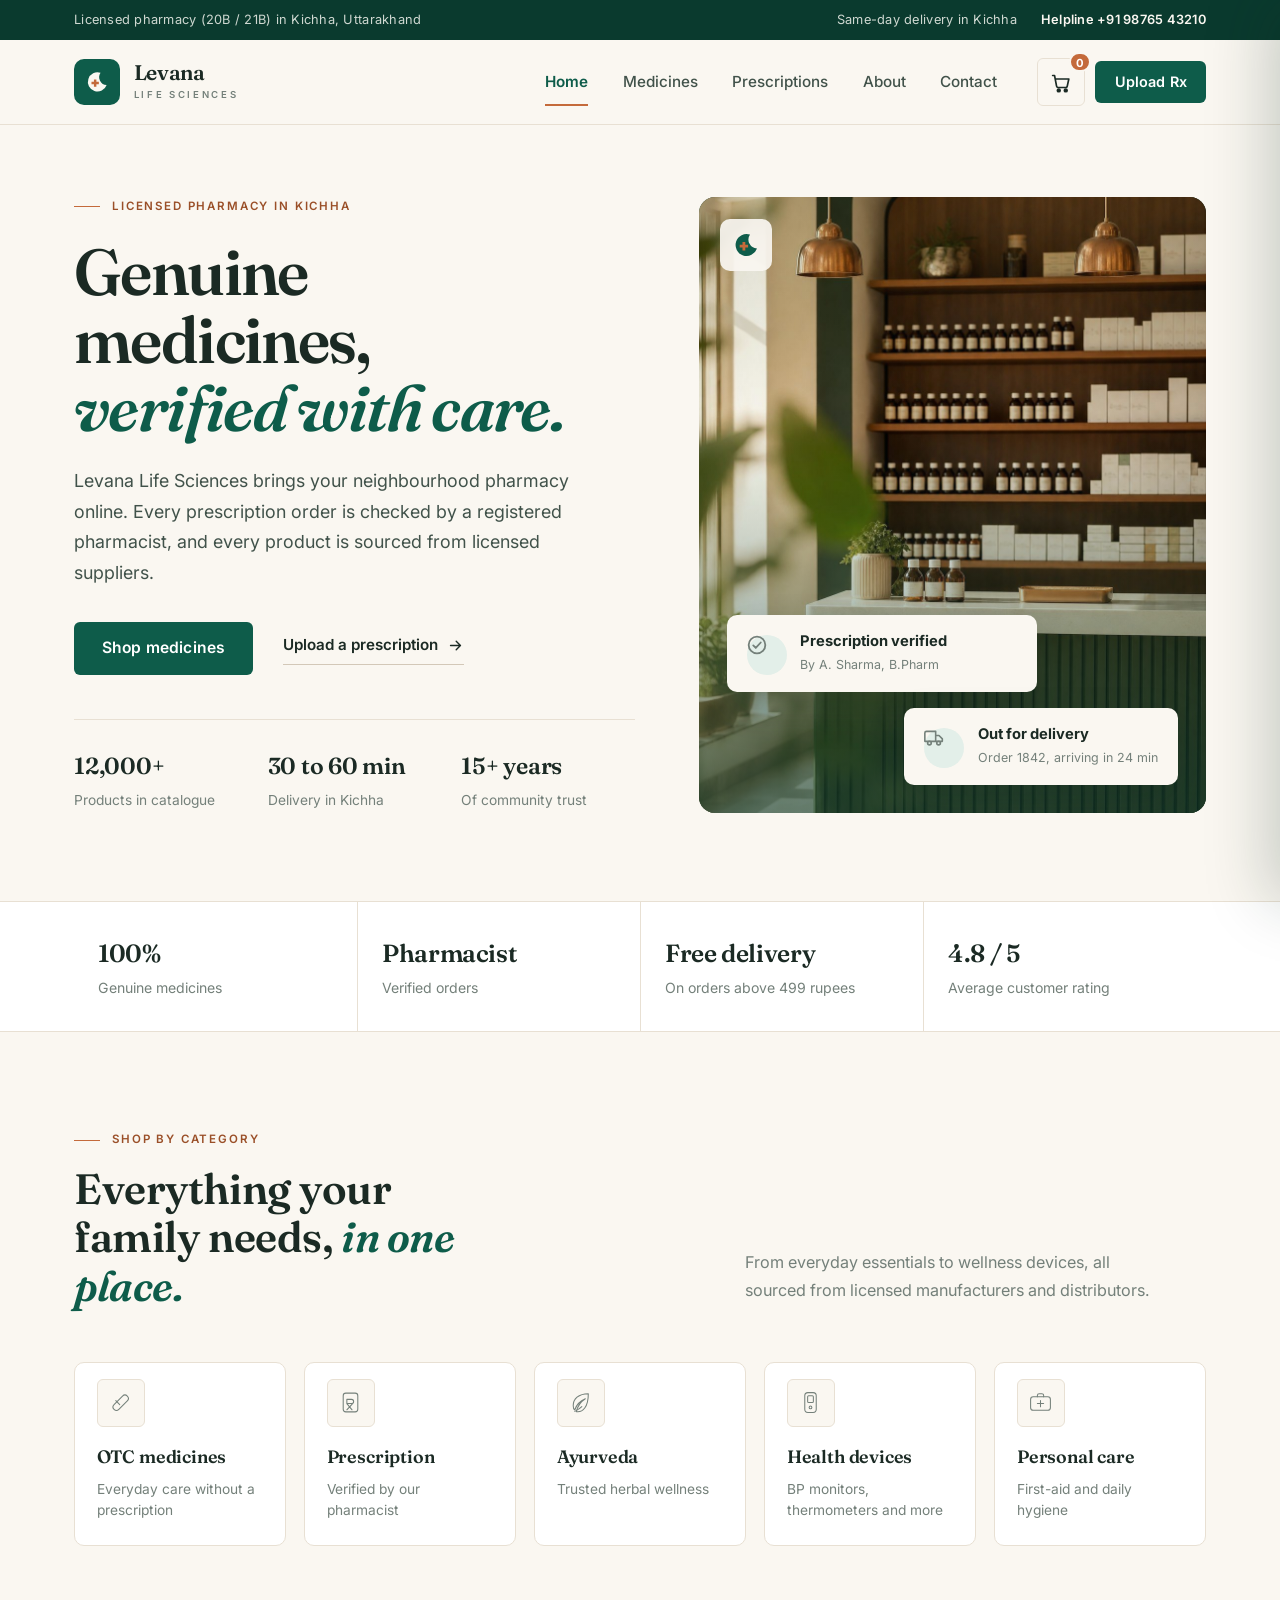
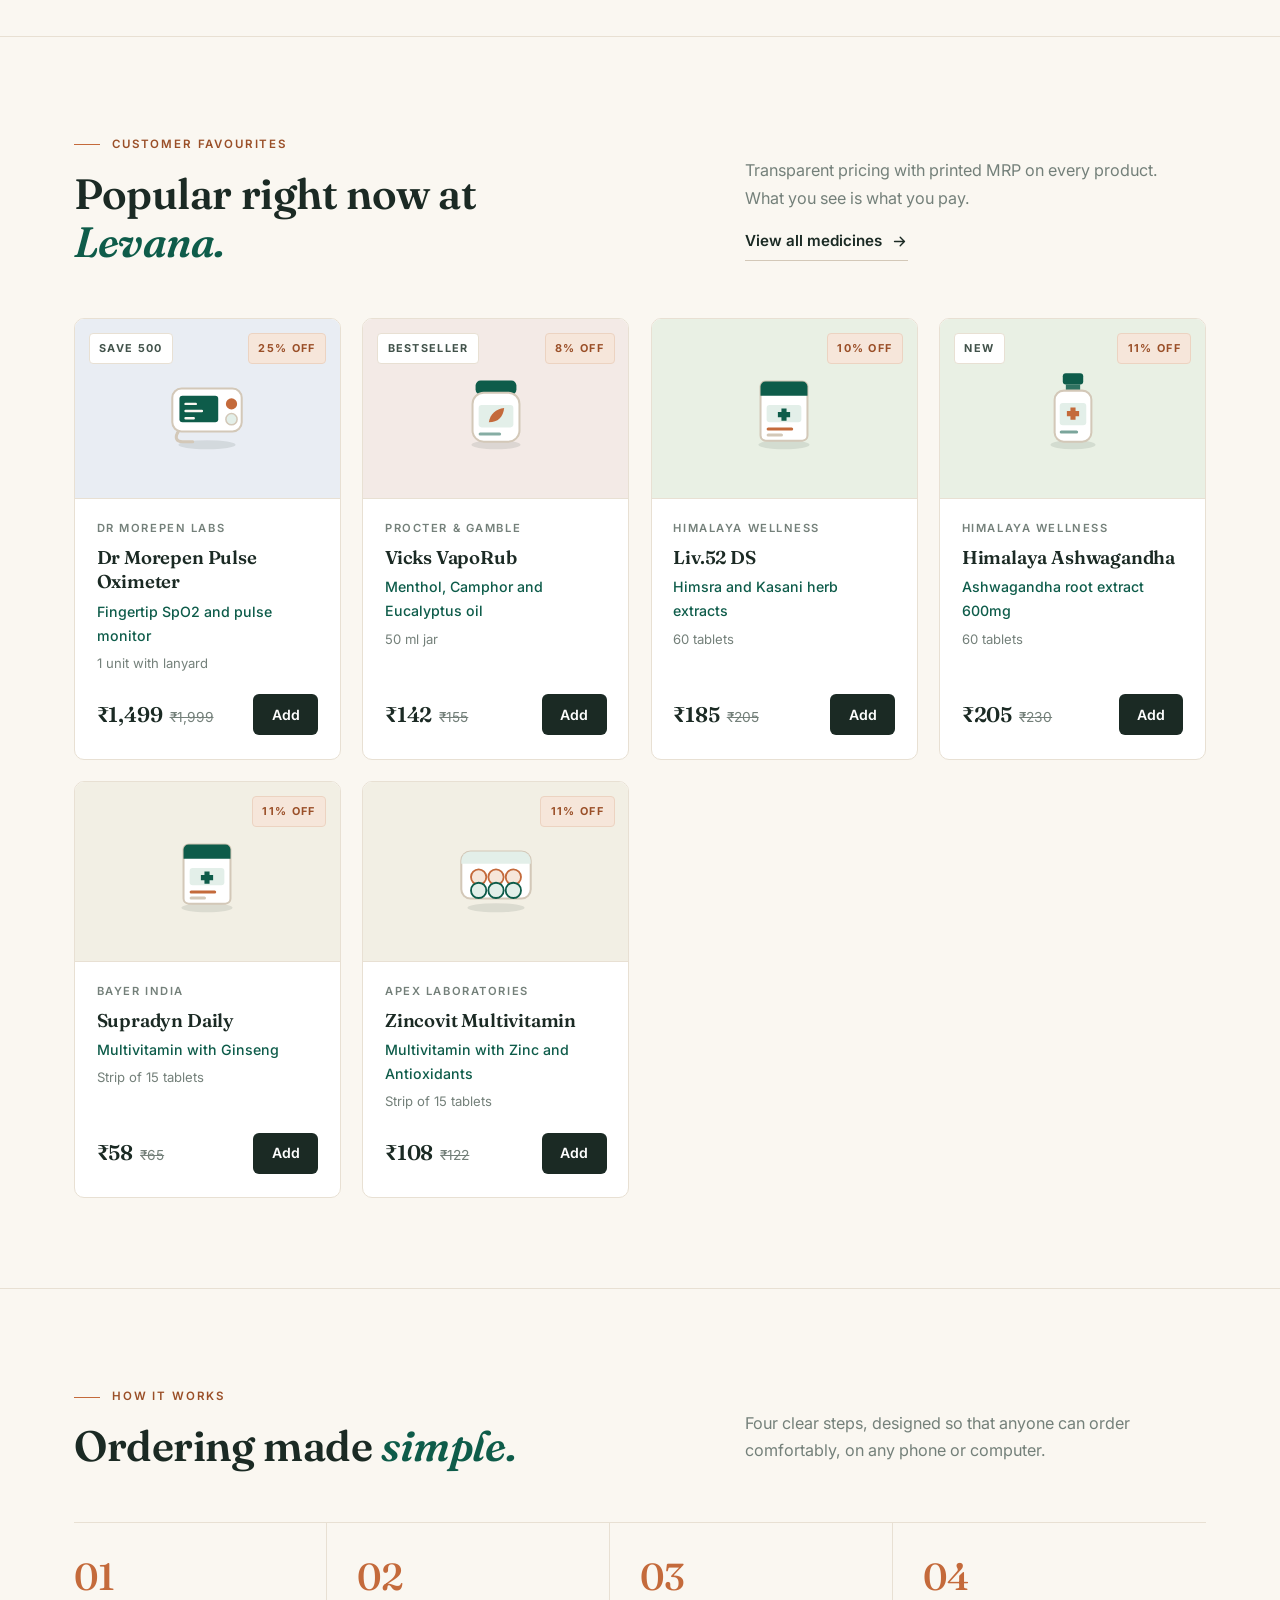
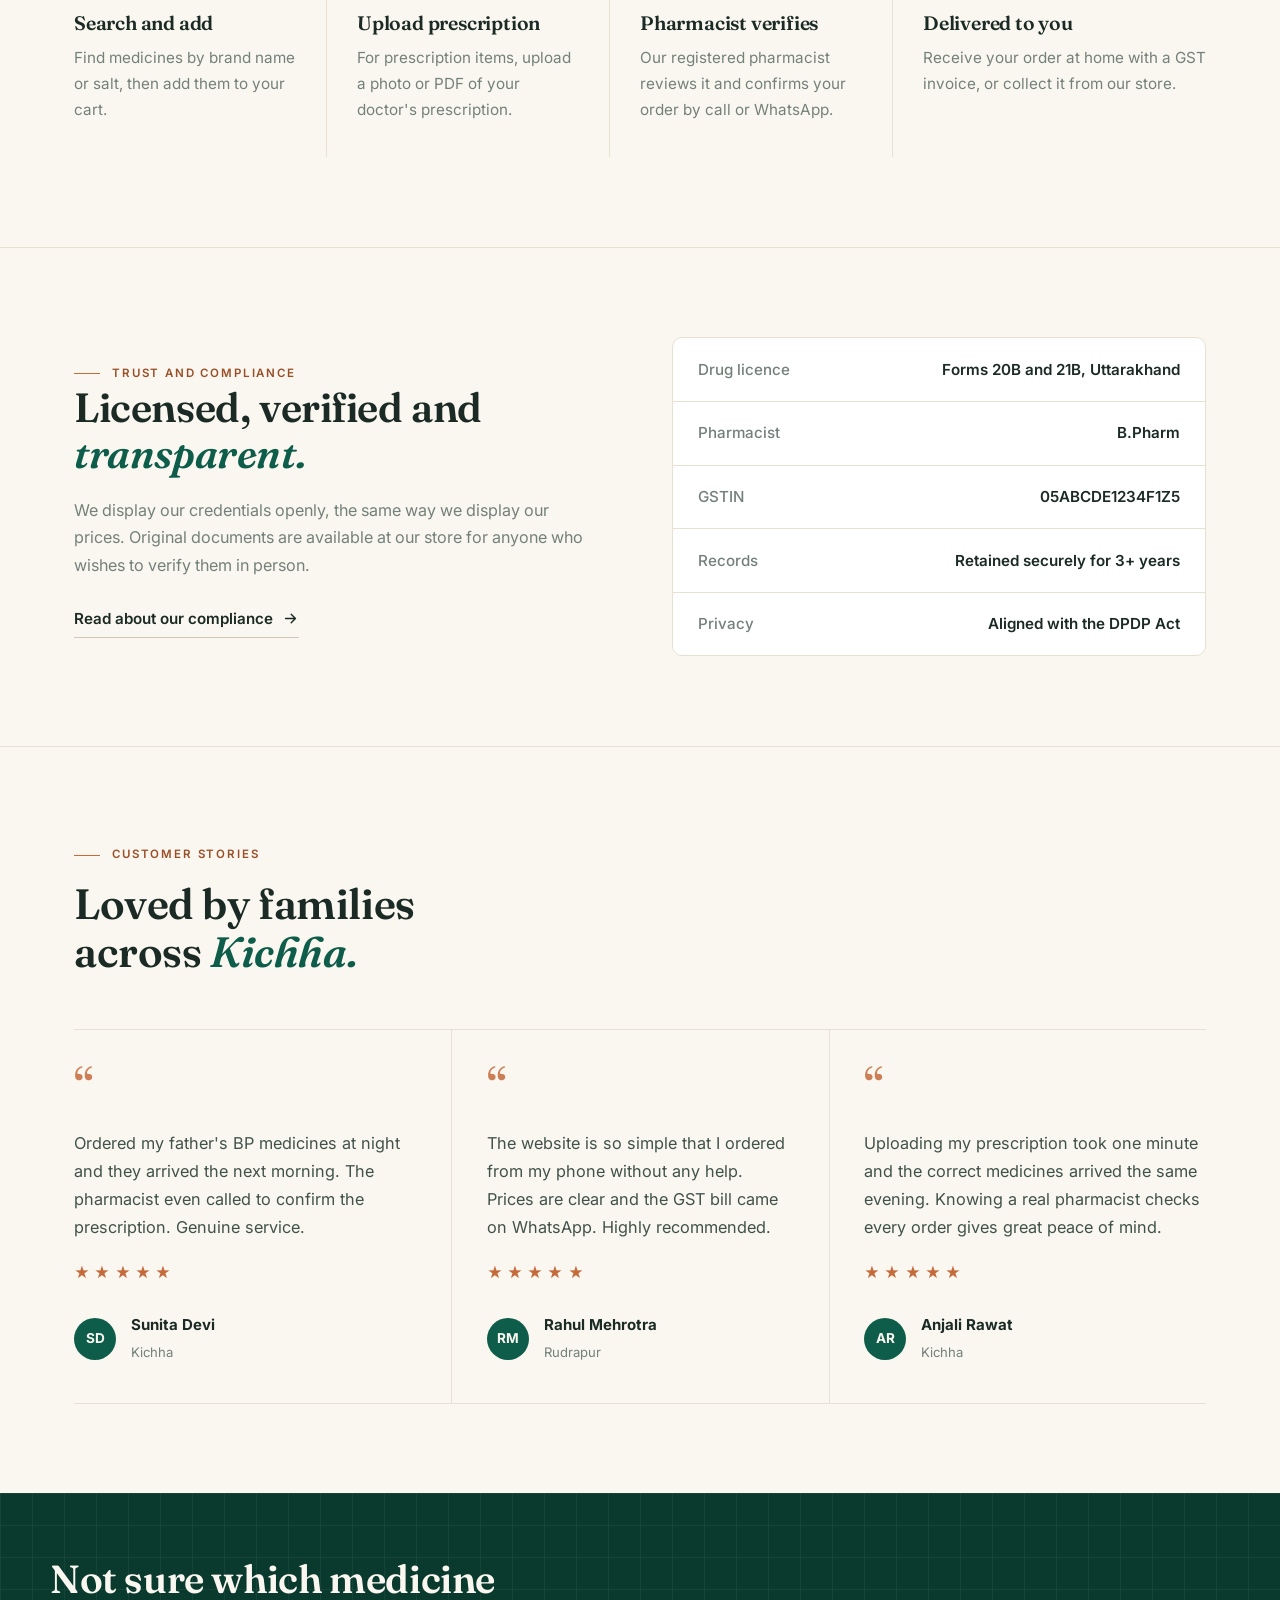
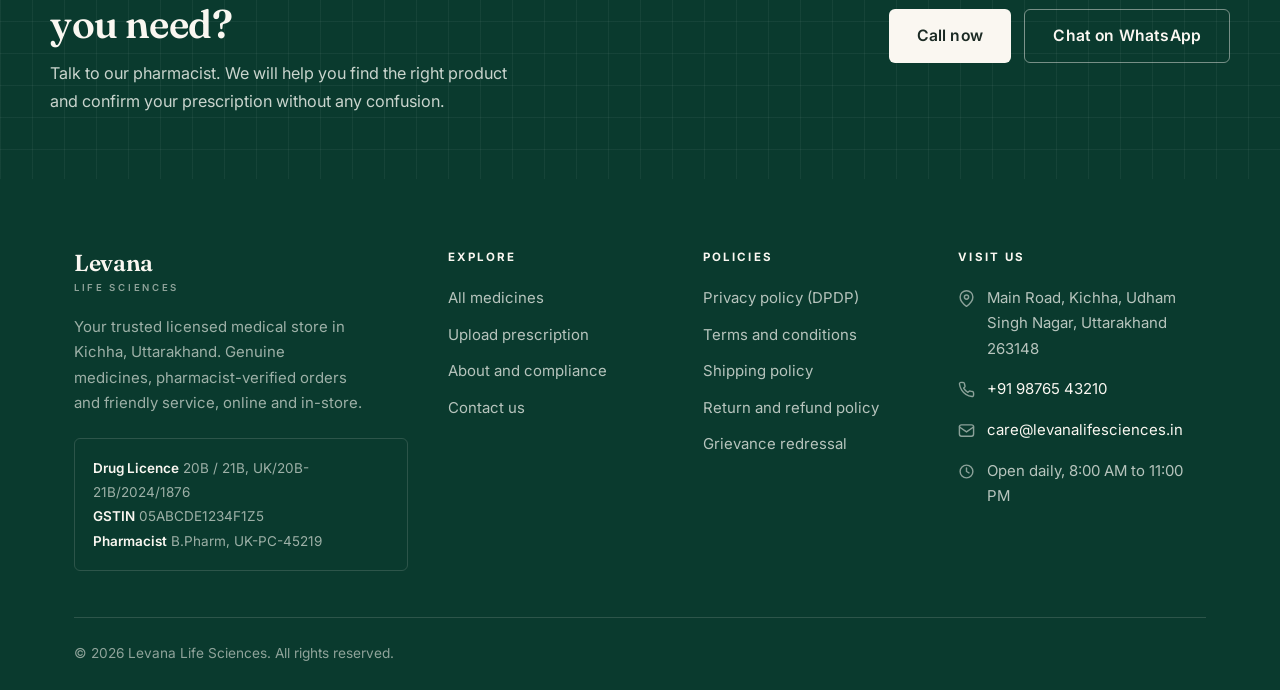
==== commit d6d3b746: "Remove pharmacist name from site Co-authored-by: Copilot <223556219+Copilot@users.noreply.github.com" ====
--- a/site-src/original/index.html
+++ b/site-src/original/index.html
@@ -2649,7 +2649,7 @@
 </div>
 <dl class="spec-rows">
 <div class="spec-row"><dt>Drug licence</dt><dd>Forms 20B and 21B, Uttarakhand</dd></div>
-<div class="spec-row"><dt>Pharmacist</dt><dd>Mr. Amit Sharma, B.Pharm</dd></div>
+<div class="spec-row"><dt>Pharmacist</dt><dd>B.Pharm</dd></div>
 <div class="spec-row"><dt>GSTIN</dt><dd>05ABCDE1234F1Z5</dd></div>
 <div class="spec-row"><dt>Records</dt><dd>Retained securely for 3+ years</dd></div>
 <div class="spec-row"><dt>Privacy</dt><dd>Aligned with the DPDP Act</dd></div>
@@ -2692,7 +2692,7 @@
 <span class="brand__name">Levana</span>
 <span class="brand__sub">Life Sciences</span>
 <p>Your trusted licensed medical store in Kichha, Uttarakhand. Genuine medicines, pharmacist-verified orders and friendly service, online and in-store.</p>
-<div class="footer-legal"><strong>Drug Licence</strong> 20B / 21B, UK/20B-21B/2024/1876<br><strong>GSTIN</strong> 05ABCDE1234F1Z5<br><strong>Pharmacist</strong> Mr. Amit Sharma, B.Pharm, UK-PC-45219</div>
+<div class="footer-legal"><strong>Drug Licence</strong> 20B / 21B, UK/20B-21B/2024/1876<br><strong>GSTIN</strong> 05ABCDE1234F1Z5<br><strong>Pharmacist</strong> B.Pharm, UK-PC-45219</div>
 </div>
 <div>
 <h4>Explore</h4>
